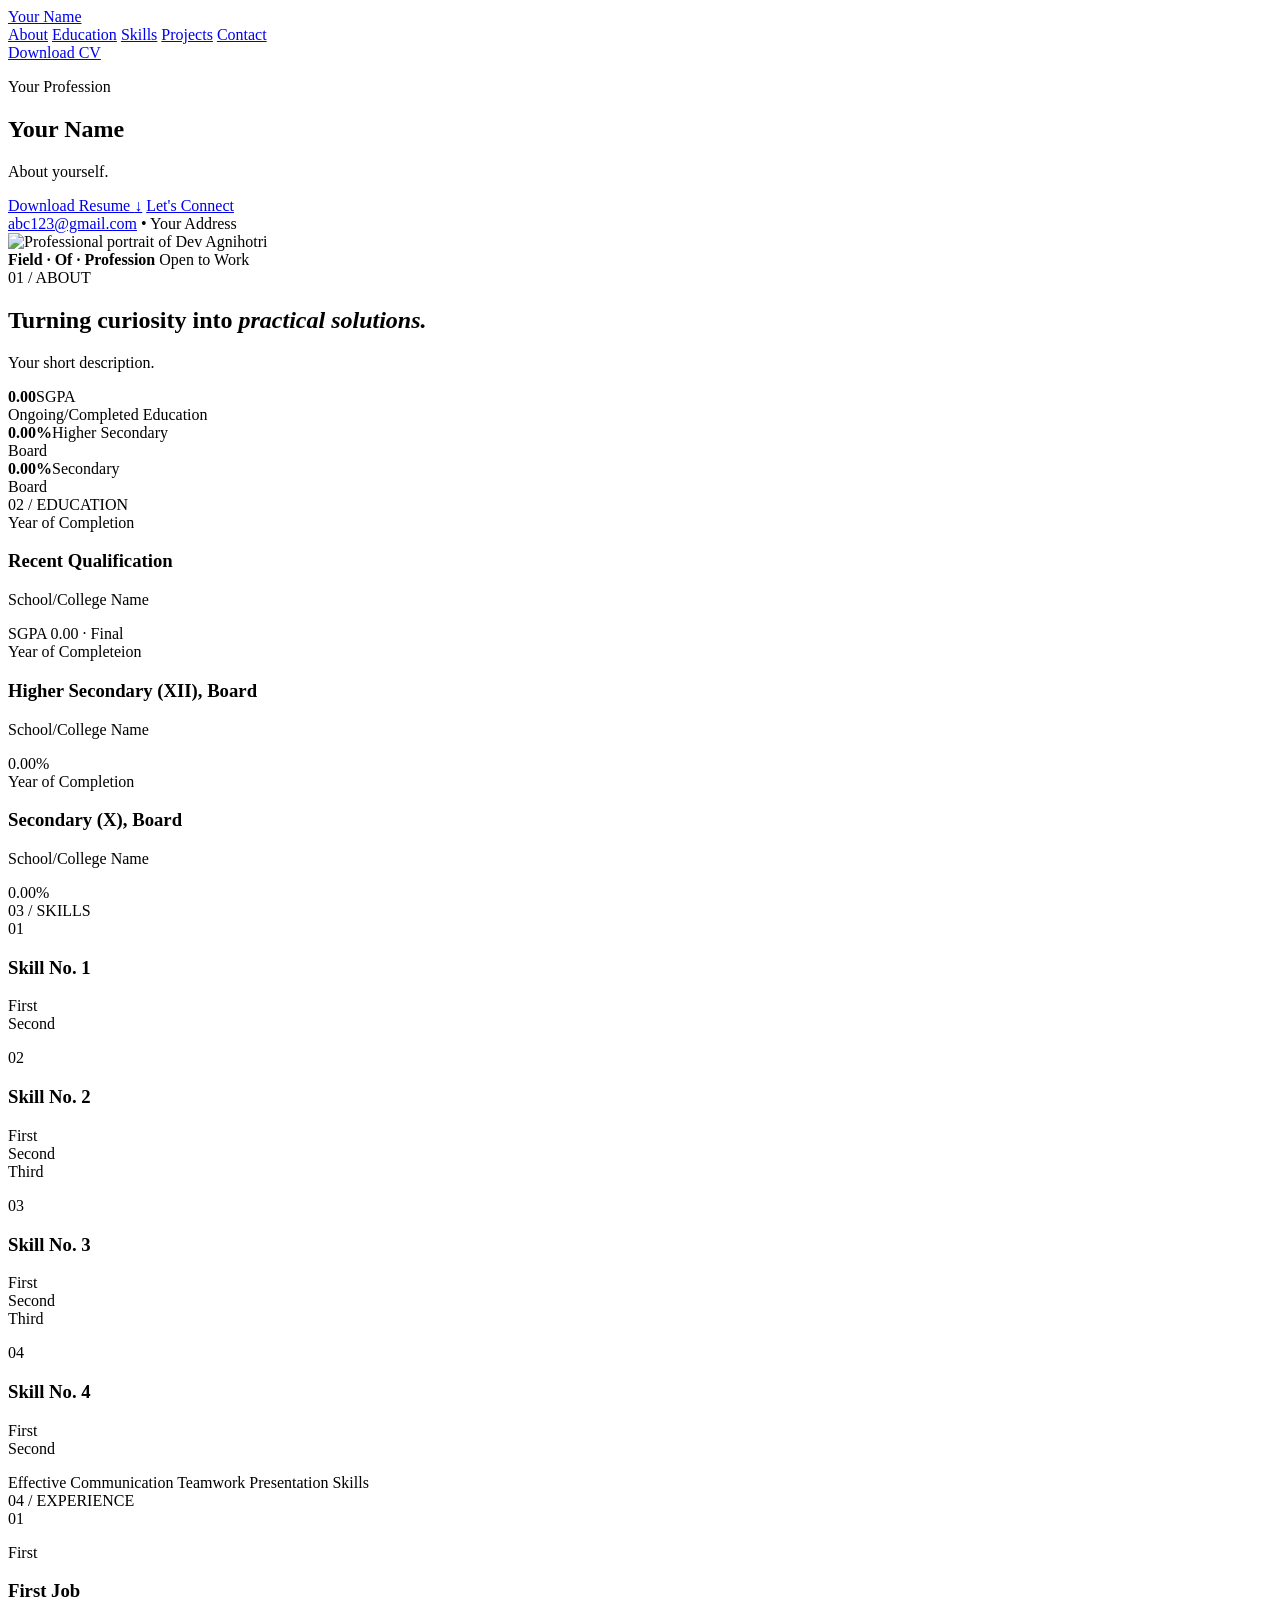
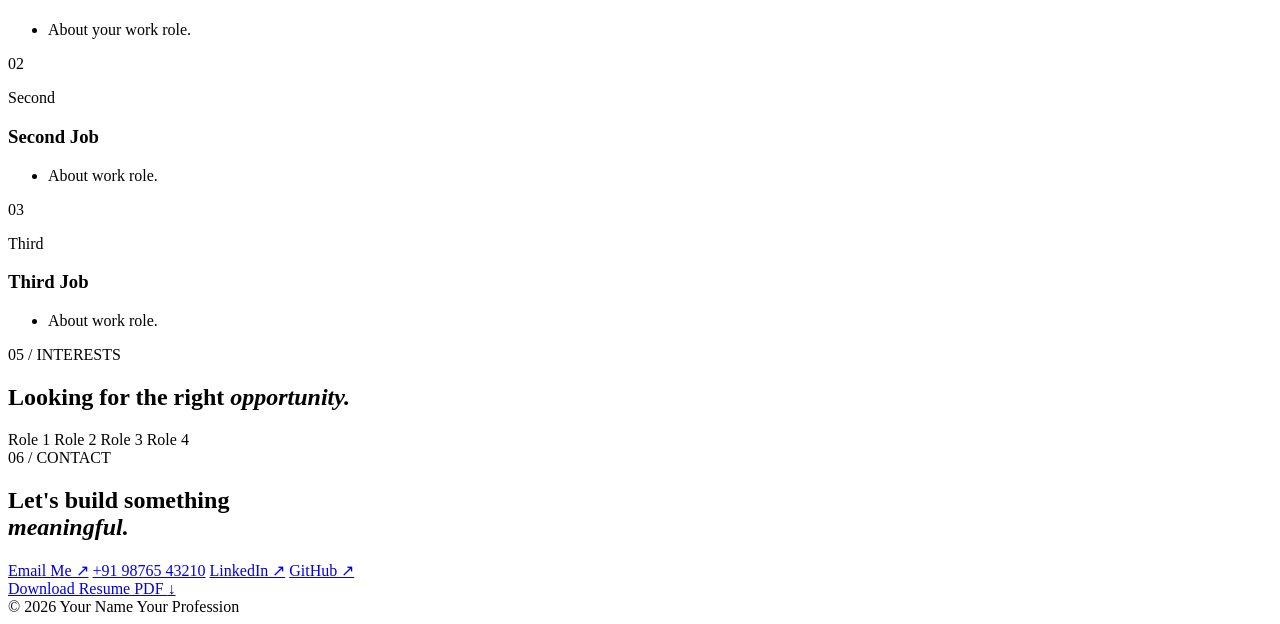
==== index.html @ 614ddfb0 "Add files via upload" ====
<!DOCTYPE html>
<html lang="en">
<head>
  <meta charset="UTF-8">
  <meta name="viewport" content="width=device-width, initial-scale=1.0">
  <title>Sample Design 1</title>
  <link rel="preconnect" href="https://fonts.googleapis.com">
  <link rel="preconnect" href="https://fonts.gstatic.com" crossorigin>
  <link href="https://fonts.googleapis.com/css2?family=DM+Sans:wght@400;500;600;700&family=Playfair+Display:wght@600;700&display=swap" rel="stylesheet">
  <link rel="stylesheet" href="styles.css">
</head>
<body>
  <header class="nav">
    <div class="nav-inner">
      <a class="brand" href="#home">Your Name</a>
      <nav>
        <a href="#about">About</a>
        <a href="#education">Education</a>
        <a href="#skills">Skills</a>
        <a href="#projects">Projects</a>
        <a href="#contact">Contact</a>
      </nav>
      <a class="nav-btn" href="Sample - CV.docx" download>Download CV</a>
    </div>
  </header>

  <main>
    <section id="home" class="hero">
      <div class="hero-copy">
        <p class="eyebrow">Your Profession</p>
        <h1>Your <span>Name</span></h1>
        <p class="hero-text">
          About yourself.
        </p>
        <div class="hero-actions">
          <a class="primary-btn" href="Sample - CV.docx" download>Download Resume <span>↓</span></a>
          <a class="secondary-btn" href="#contact">Let's Connect</a>
        </div>
        <div class="quick-links">
          <a href="mailto:abc123@gmail.com">abc123@gmail.com</a>
          <span>•</span>
          <span>Your Address</span>
        </div>
      </div>

      <div class="hero-photo-wrap">
        <div class="soft-shape shape-one"></div>
        <div class="soft-shape shape-two"></div>
        <div class="photo-card">
          <img src="image.jpg" alt="Professional portrait of Dev Agnihotri">
          <div class="photo-caption">
            <strong>Field · Of · Profession</strong>
            <span>Open to Work</span>
          </div>
        </div>
      </div>
    </section>

    <section id="about" class="section about">
      <div class="section-label">01 / ABOUT</div>
      <div>
        <h2>Turning curiosity into <em>practical solutions.</em></h2>
        <p>
          Your short description.
        </p>
        <div class="stats">
          <div><strong>0.00</strong><span>SGPA<br>Ongoing/Completed Education</span></div>
          <div><strong>0.00%</strong><span>Higher Secondary<br>Board</span></div>
          <div><strong>0.00%</strong><span>Secondary<br>Board</span></div>
        </div>
      </div>
    </section>

    <section id="education" class="section">
      <div class="section-label">02 / EDUCATION</div>
      <div class="timeline">
        <article class="timeline-item">
          <span class="year">Year of Completion</span>
          <h3>Recent Qualification</h3>
          <p>School/College Name</p>
          <span class="pill">SGPA 0.00 · Final</span>
        </article>
        <article class="timeline-item">
          <span class="year">Year of Completeion</span>
          <h3>Higher Secondary (XII), Board</h3>
          <p>School/College Name</p>
          <span class="pill">0.00%</span>
        </article>
        <article class="timeline-item">
          <span class="year">Year of Completion</span>
          <h3>Secondary (X), Board</h3>
          <p>School/College Name</p>
          <span class="pill">0.00%</span>
        </article>
      </div>
    </section>

    <section id="skills" class="section skills-section">
      <div class="section-label">03 / SKILLS</div>
      <div class="skill-grid">
        <div class="skill-card"><span>01</span><h3>Skill No. 1</h3><p>First<br>Second</p></div>
        <div class="skill-card"><span>02</span><h3>Skill No. 2</h3><p>First<br>Second<br>Third</p></div>
        <div class="skill-card"><span>03</span><h3>Skill No. 3</h3><p>First<br>Second<br>Third</p></div>
        <div class="skill-card"><span>04</span><h3>Skill No. 4</h3><p>First<br>Second</p></div>
      </div>
      <div class="soft-skills">
        <span>Effective Communication</span>
        <span>Teamwork</span>
        <span>Presentation Skills</span>
      </div>
    </section>

    <section id="projects" class="section">
      <div class="section-label">04 / EXPERIENCE</div>
      <div class="project-list">
        <article class="project">
          <div class="project-no">01</div>
          <div>
            <p class="project-type">First</p>
            <h3>First Job</h3>
            <ul>
              <li>About your work role.</li>
            </ul>
          </div>
        </article>
        <article class="project">
          <div class="project-no">02</div>
          <div>
            <p class="project-type">Second</p>
            <h3>Second Job</h3>
            <ul>
              <li>About work role.</li>
            </ul>
          </div>
        </article>
        <article class="project">
          <div class="project-no">03</div>
          <div>
            <p class="project-type">Third</p>
            <h3>Third Job</h3>
            <ul>
              <li>About work role.</li>
            </ul>
          </div>
        </article>
      </div>
    </section>

    <section class="section interests">
      <div class="section-label">05 / INTERESTS</div>
      <div>
        <h2>Looking for the right <em>opportunity.</em></h2>
        <div class="interest-list">
          <span>Role 1</span>
          <span>Role 2</span>
          <span>Role 3</span>
          <span>Role 4</span>
        </div>
      </div>
    </section>

    <section id="contact" class="contact">
      <div class="section-label">06 / CONTACT</div>
      <h2>Let's build something<br><em>meaningful.</em></h2>
      <div class="contact-links">
        <a href="mailto:abc123@gmail.com">Email Me ↗</a>
        <a href="tel:+919876543210">+91 98765 43210</a>
        <a href="#" target="_blank" rel="noopener">LinkedIn ↗</a>
        <a href="#" target="_blank" rel="noopener">GitHub ↗</a>
      </div>
      <a class="primary-btn bottom-download" href="Sample - CV.docx" download>Download Resume PDF <span>↓</span></a>
    </section>
  </main>

  <footer>
    <span>© 2026 Your Name</span>
    <span>Your Profession</span>
  </footer>
</body>
</html>
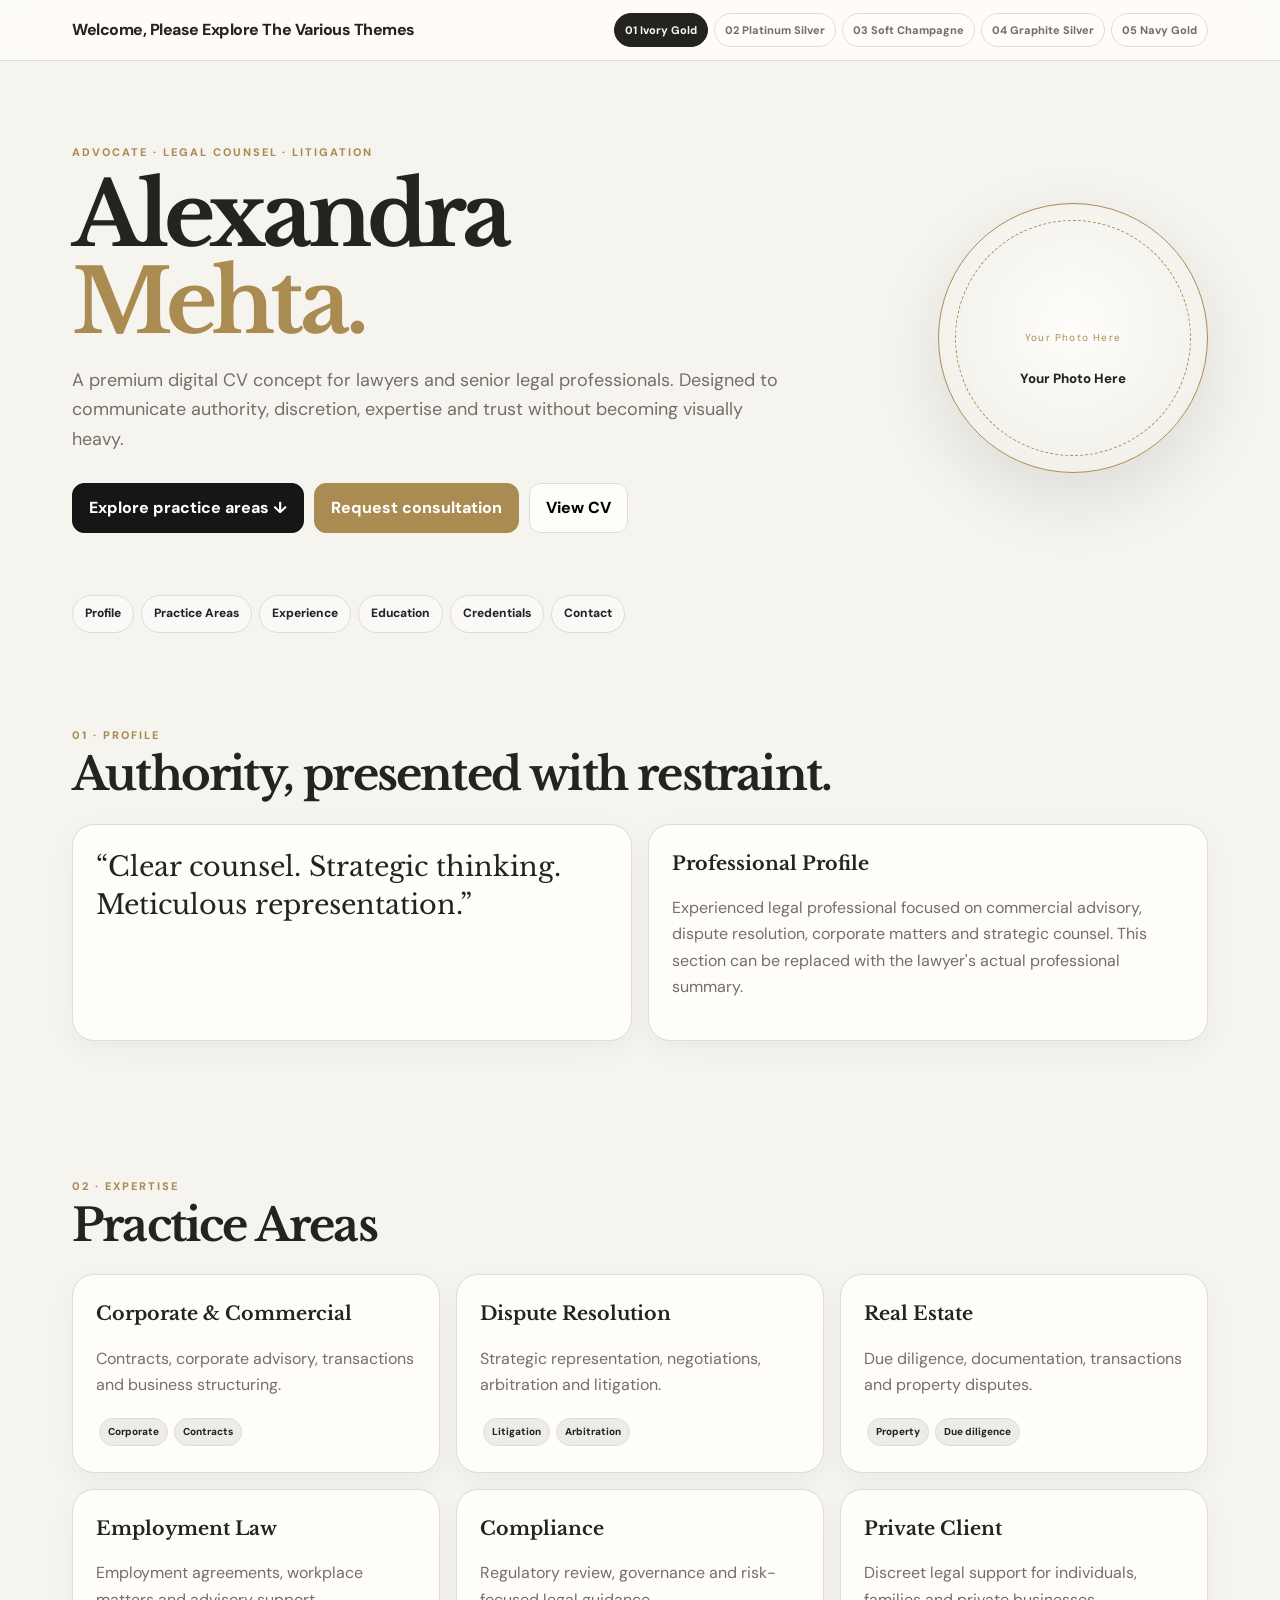
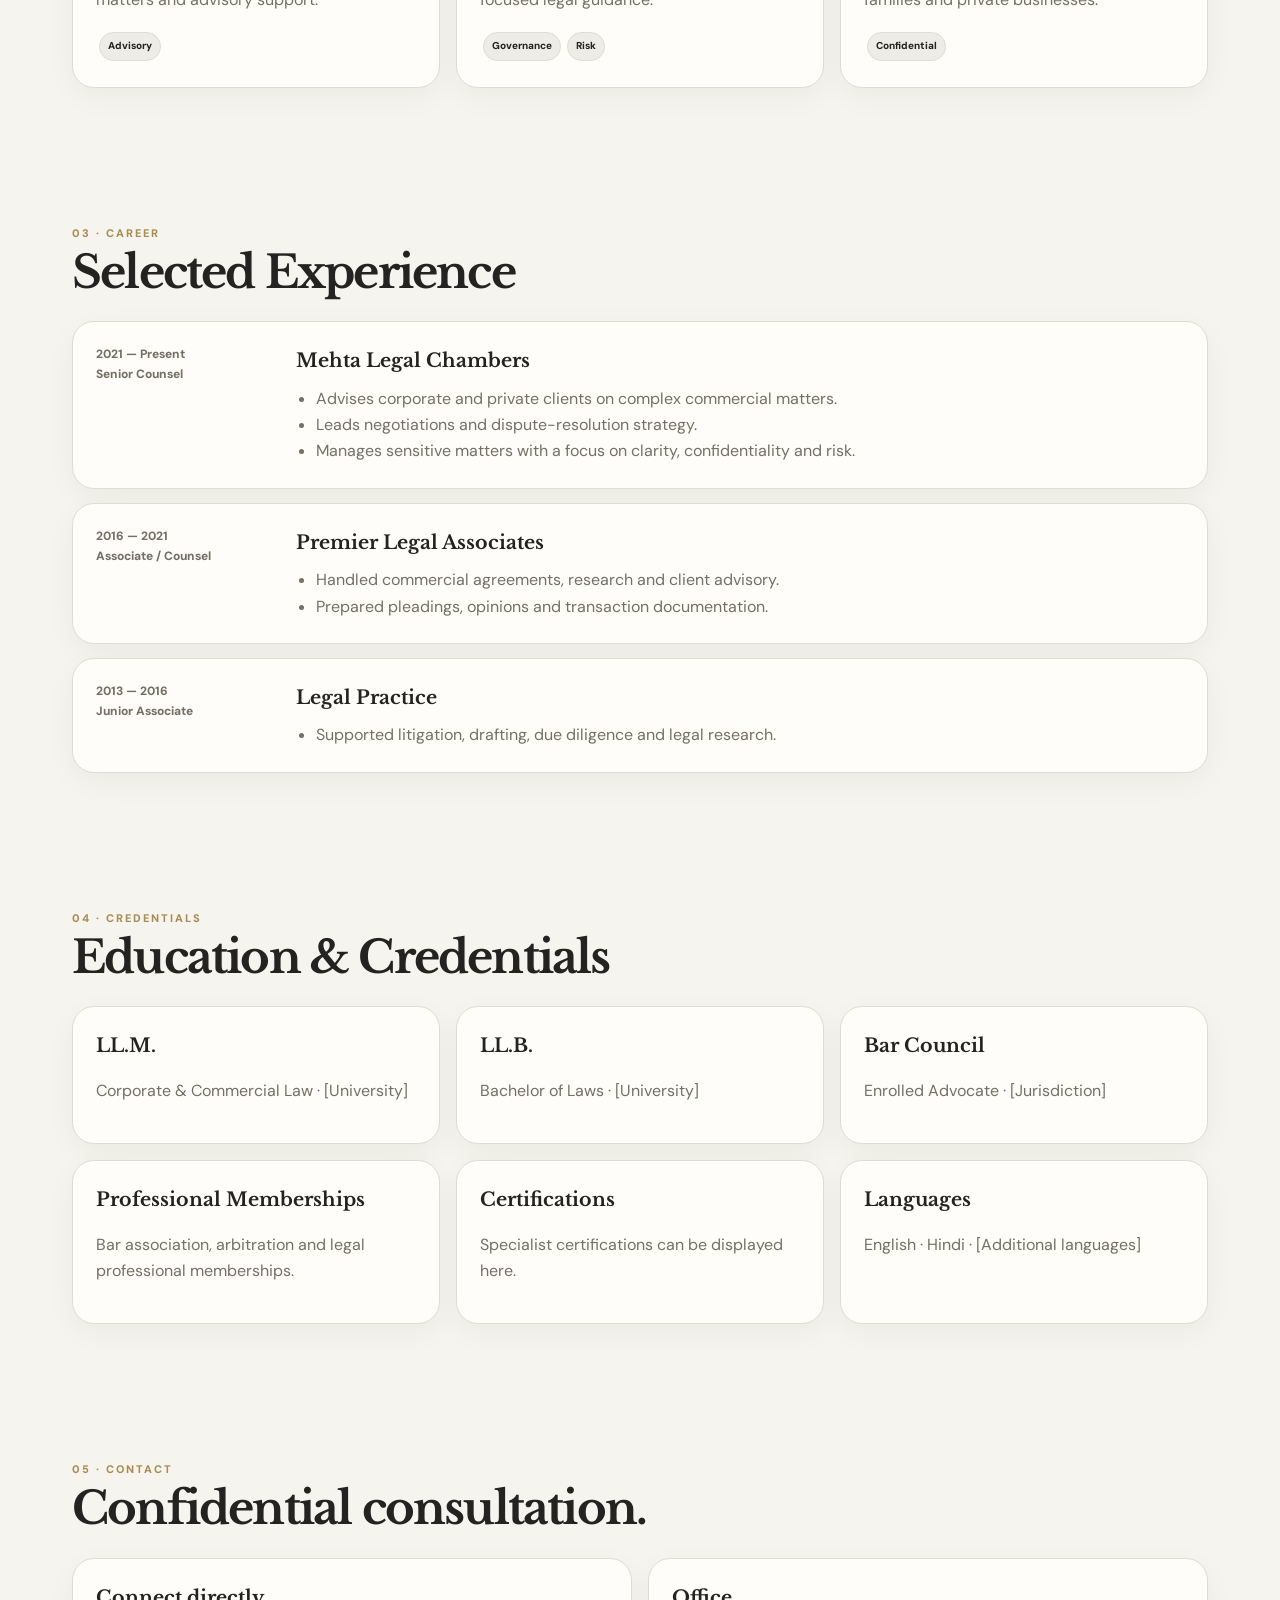
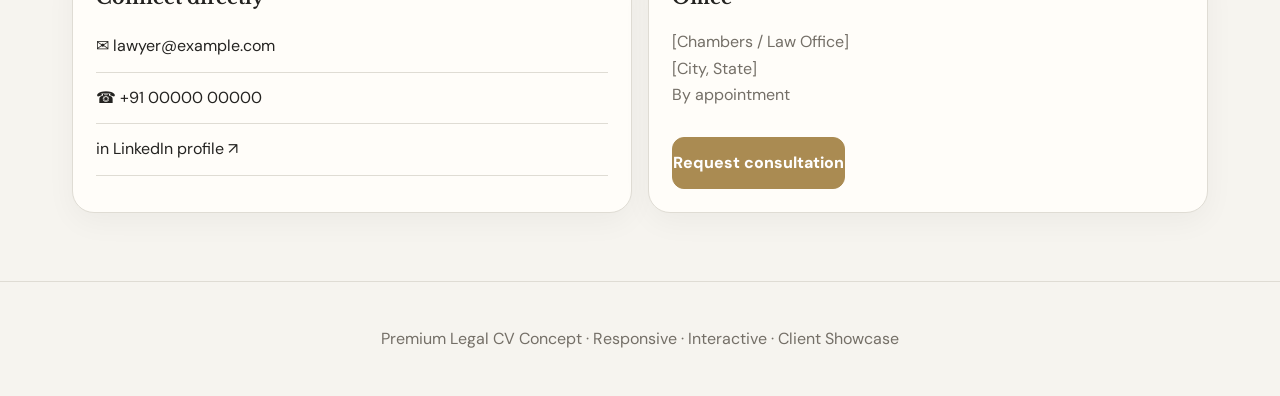
==== commit 9e3a5370: "Add files via upload" ====
--- a/index.html
+++ b/index.html
@@ -1,180 +1,142 @@
-<!DOCTYPE html>
+<!doctype html>
 <html lang="en">
 <head>
-  <meta charset="UTF-8">
-  <meta name="viewport" content="width=device-width, initial-scale=1.0">
-  <title>Sample Design 1</title>
-  <link rel="preconnect" href="https://fonts.googleapis.com">
-  <link rel="preconnect" href="https://fonts.gstatic.com" crossorigin>
-  <link href="https://fonts.googleapis.com/css2?family=DM+Sans:wght@400;500;600;700&family=Playfair+Display:wght@600;700&display=swap" rel="stylesheet">
-  <link rel="stylesheet" href="styles.css">
+<meta charset="utf-8">
+<meta name="viewport" content="width=device-width, initial-scale=1">
+<title>Sample Design 2</title>
+<style>
+@import url('https://fonts.googleapis.com/css2?family=DM+Sans:wght@400;500;600;700&family=Libre+Baskerville:wght@400;700&display=swap');
+:root{
+ --bg:#f6f4ef;--surface:#fffdf9;--surface2:#eeece6;--text:#242321;--muted:#746f67;
+ --accent:#aa8b52;--accent2:#d9cba9;--line:#dfdcd4;--dark:#161616;
+ --shadow:0 24px 70px rgba(25,23,20,.11)
+}
+*{box-sizing:border-box}html{scroll-behavior:smooth}
+body{margin:0;background:var(--bg);color:var(--text);font-family:"DM Sans",sans-serif;line-height:1.65}
+a{text-decoration:none;color:inherit}button{font:inherit}
+.top{position:sticky;top:0;z-index:30;background:rgba(255,253,249,.9);backdrop-filter:blur(18px);border-bottom:1px solid var(--line)}
+.topin{max-width:1180px;margin:auto;padding:13px 22px;display:flex;justify-content:space-between;align-items:center;gap:16px}
+.brand{font-weight:800;letter-spacing:-.03em}.themes{display:flex;gap:6px;flex-wrap:wrap;justify-content:flex-end}
+.theme{border:1px solid var(--line);background:var(--surface);color:var(--muted);border-radius:999px;padding:7px 10px;font-size:11px;font-weight:800;cursor:pointer}
+.theme.active{background:var(--text);color:var(--bg);border-color:var(--text)}
+.hero{max-width:1180px;margin:auto;padding:82px 22px 62px;display:grid;grid-template-columns:1.35fr .65fr;gap:55px;align-items:center}
+.eyebrow{font-size:11px;font-weight:800;letter-spacing:.18em;text-transform:uppercase;color:var(--accent)}
+h1,h2,h3{font-family:"Libre Baskerville",serif}h1{font-size:clamp(48px,7.5vw,88px);line-height:.98;letter-spacing:-.055em;margin:12px 0 20px}
+h1 span{color:var(--accent)}.lead{font-size:18px;color:var(--muted);max-width:720px}.actions{display:flex;gap:10px;flex-wrap:wrap;margin-top:28px}
+.btn{display:inline-flex;align-items:center;gap:8px;padding:11px 16px;border:1px solid var(--line);border-radius:12px;background:var(--surface);font-weight:800;cursor:pointer}
+.btn.primary{background:var(--dark);color:#fff;border-color:var(--dark)}.btn.gold{background:var(--accent);color:#fff;border-color:var(--accent)}
+.seal{width:270px;height:270px;border-radius:50%;justify-self:end;border:1px solid var(--accent);background:radial-gradient(circle at 50% 45%,var(--surface),var(--surface2));display:grid;place-items:center;box-shadow:var(--shadow);position:relative}
+.seal:before{content:"Your Photo Here";position:absolute;inset:16px;border:1px dashed var(--accent);border-radius:50%;display:grid;place-items:center;font-size:10px;letter-spacing:.12em;color:var(--accent)}
+.seal strong{font-family:"Libre Baskerville",serif;font-size:64px;z-index:1}.seal small{position:absolute;bottom:82px;font-weight:800;z-index:2}
+.nav{max-width:1180px;margin:auto;padding:0 22px 25px;display:flex;gap:7px;flex-wrap:wrap}.nav a{border:1px solid var(--line);border-radius:999px;padding:8px 12px;background:rgba(255,255,255,.5);font-size:12px;font-weight:800}
+.section{max-width:1180px;margin:auto;padding:68px 22px}.head{margin-bottom:25px}.head h2{font-size:clamp(28px,4vw,45px);line-height:1.08;letter-spacing:-.04em;margin:6px 0}.muted{color:var(--muted)}
+.grid{display:grid;grid-template-columns:repeat(3,1fr);gap:16px}.card{background:var(--surface);border:1px solid var(--line);border-radius:22px;padding:23px;box-shadow:0 9px 30px rgba(30,25,20,.045);transition:.25s}.card:hover{transform:translateY(-5px);box-shadow:var(--shadow)}
+.card h3{margin:0 0 8px;font-size:19px}.tag{display:inline-block;padding:5px 8px;border-radius:999px;background:var(--surface2);border:1px solid var(--line);font-size:10px;font-weight:800;margin:3px}
+.profile{display:grid;grid-template-columns:1fr 1fr;gap:16px}.quote{font-family:"Libre Baskerville",serif;font-size:27px;line-height:1.4}
+.timeline{display:grid;gap:14px}.matter{display:grid;grid-template-columns:180px 1fr;gap:20px}.date{font-size:12px;color:var(--muted);font-weight:800}.matter h3{margin:0;font-size:19px}.matter ul{color:var(--muted);margin:9px 0 0;padding-left:20px}
+.contact{display:grid;grid-template-columns:1fr 1fr;gap:16px}.contact a{display:block;padding:12px 0;border-bottom:1px solid var(--line)}
+footer{text-align:center;padding:44px 22px;border-top:1px solid var(--line);color:var(--muted)}
+.modal{display:none;position:fixed;inset:0;background:rgba(0,0,0,.58);z-index:100;place-items:center;padding:20px}.modal.open{display:grid}.modalbox{max-width:650px;width:100%;background:var(--surface);border-radius:24px;padding:28px;box-shadow:0 35px 100px #0005}.close{float:right;border:0;background:var(--surface2);border-radius:50%;width:36px;height:36px;cursor:pointer}
+
+body[data-theme="platinum"]{--bg:#f1f2f2;--surface:#fff;--surface2:#e6e8e8;--text:#222526;--muted:#6c7274;--accent:#92989a;--accent2:#c9cdce;--line:#d9ddde;--dark:#202223}
+
+body[data-theme="champagne"]{--bg:#f8f4ec;--surface:#fffdf8;--surface2:#efe5d3;--text:#29251f;--muted:#786f63;--accent:#b28b52;--accent2:#dfc79e;--line:#e5dac7;--dark:#24211d}
+body[data-theme="graphite"]{--bg:#ececeb;--surface:#f9f9f8;--surface2:#dedfdd;--text:#242424;--muted:#6f706e;--accent:#73726e;--accent2:#b6b5af;--line:#d0d1cf;--dark:#202020}
+body[data-theme="navygold"]{--bg:#f5f6f6;--surface:#fff;--surface2:#e6eaeb;--text:#14212b;--muted:#68747c;--accent:#9b7a42;--accent2:#d8c49a;--line:#dce2e5;--dark:#14212b}
+@media(max-width:800px){.hero,.profile,.contact{grid-template-columns:1fr}.seal{justify-self:start;width:210px;height:210px}.grid{grid-template-columns:1fr}.matter{grid-template-columns:1fr;gap:4px}.topin{align-items:flex-start;flex-direction:column}.themes{justify-content:flex-start}}
+</style>
 </head>
-<body>
-  <header class="nav">
-    <div class="nav-inner">
-      <a class="brand" href="#home">Your Name</a>
-      <nav>
-        <a href="#about">About</a>
-        <a href="#education">Education</a>
-        <a href="#skills">Skills</a>
-        <a href="#projects">Projects</a>
-        <a href="#contact">Contact</a>
-      </nav>
-      <a class="nav-btn" href="Sample - CV.docx" download>Download CV</a>
+<body data-theme="ivory">
+<header class="top"><div class="topin">
+  <div class="brand"><style="font-family:Libre Baskerville">Welcome, Please Explore The Various Themes</div>
+  <div class="themes">
+    <button class="theme active" data-theme="ivory">01 Ivory Gold</button>
+  
+    <button class="theme" data-theme="platinum">02 Platinum Silver</button>
+    
+    <button class="theme" data-theme="champagne">03 Soft Champagne</button>
+    <button class="theme" data-theme="graphite">04 Graphite Silver</button>
+    <button class="theme" data-theme="navygold">05 Navy Gold</button>
+  </div>
+</div></header>
+
+<main>
+<section class="hero">
+  <div>
+    <div class="eyebrow">Advocate · Legal Counsel · Litigation</div>
+    <h1>Alexandra<br><span>Mehta.</span></h1>
+    <p class="lead">A premium digital CV concept for lawyers and senior legal professionals. Designed to communicate authority, discretion, expertise and trust without becoming visually heavy.</p>
+    <div class="actions">
+      <a class="btn primary" href="#practice">Explore practice areas ↓</a>
+      <a class="btn gold" href="#contact">Request consultation</a>
+      <button class="btn" onclick="openModal()">View CV</button>
     </div>
-  </header>
+  </div>
+  <div class="seal"><strong></strong><small>Your Photo Here</small></div>
+</section>
 
-  <main>
-    <section id="home" class="hero">
-      <div class="hero-copy">
-        <p class="eyebrow">Your Profession</p>
-        <h1>Your <span>Name</span></h1>
-        <p class="hero-text">
-          About yourself.
-        </p>
-        <div class="hero-actions">
-          <a class="primary-btn" href="Sample - CV.docx" download>Download Resume <span>↓</span></a>
-          <a class="secondary-btn" href="#contact">Let's Connect</a>
-        </div>
-        <div class="quick-links">
-          <a href="mailto:abc123@gmail.com">abc123@gmail.com</a>
-          <span>•</span>
-          <span>Your Address</span>
-        </div>
-      </div>
+<nav class="nav">
+<a href="#profile">Profile</a><a href="#practice">Practice Areas</a><a href="#experience">Experience</a><a href="#education">Education</a><a href="#credentials">Credentials</a><a href="#contact">Contact</a>
+</nav>
 
-      <div class="hero-photo-wrap">
-        <div class="soft-shape shape-one"></div>
-        <div class="soft-shape shape-two"></div>
-        <div class="photo-card">
-          <img src="image.jpg" alt="Professional portrait of Dev Agnihotri">
-          <div class="photo-caption">
-            <strong>Field · Of · Profession</strong>
-            <span>Open to Work</span>
-          </div>
-        </div>
-      </div>
-    </section>
+<section class="section" id="profile">
+<div class="head"><div class="eyebrow">01 · Profile</div><h2>Authority, presented with restraint.</h2></div>
+<div class="profile">
+<div class="card"><div class="quote">“Clear counsel. Strategic thinking. Meticulous representation.”</div></div>
+<div class="card"><h3>Professional Profile</h3><p class="muted">Experienced legal professional focused on commercial advisory, dispute resolution, corporate matters and strategic counsel. This section can be replaced with the lawyer's actual professional summary.</p></div>
+</div>
+</section>
 
-    <section id="about" class="section about">
-      <div class="section-label">01 / ABOUT</div>
-      <div>
-        <h2>Turning curiosity into <em>practical solutions.</em></h2>
-        <p>
-          Your short description.
-        </p>
-        <div class="stats">
-          <div><strong>0.00</strong><span>SGPA<br>Ongoing/Completed Education</span></div>
-          <div><strong>0.00%</strong><span>Higher Secondary<br>Board</span></div>
-          <div><strong>0.00%</strong><span>Secondary<br>Board</span></div>
-        </div>
-      </div>
-    </section>
+<section class="section" id="practice">
+<div class="head"><div class="eyebrow">02 · Expertise</div><h2>Practice Areas</h2></div>
+<div class="grid">
+<div class="card"><h3>Corporate & Commercial</h3><p class="muted">Contracts, corporate advisory, transactions and business structuring.</p><span class="tag">Corporate</span><span class="tag">Contracts</span></div>
+<div class="card"><h3>Dispute Resolution</h3><p class="muted">Strategic representation, negotiations, arbitration and litigation.</p><span class="tag">Litigation</span><span class="tag">Arbitration</span></div>
+<div class="card"><h3>Real Estate</h3><p class="muted">Due diligence, documentation, transactions and property disputes.</p><span class="tag">Property</span><span class="tag">Due diligence</span></div>
+<div class="card"><h3>Employment Law</h3><p class="muted">Employment agreements, workplace matters and advisory support.</p><span class="tag">Advisory</span></div>
+<div class="card"><h3>Compliance</h3><p class="muted">Regulatory review, governance and risk-focused legal guidance.</p><span class="tag">Governance</span><span class="tag">Risk</span></div>
+<div class="card"><h3>Private Client</h3><p class="muted">Discreet legal support for individuals, families and private businesses.</p><span class="tag">Confidential</span></div>
+</div>
+</section>
 
-    <section id="education" class="section">
-      <div class="section-label">02 / EDUCATION</div>
-      <div class="timeline">
-        <article class="timeline-item">
-          <span class="year">Year of Completion</span>
-          <h3>Recent Qualification</h3>
-          <p>School/College Name</p>
-          <span class="pill">SGPA 0.00 · Final</span>
-        </article>
-        <article class="timeline-item">
-          <span class="year">Year of Completeion</span>
-          <h3>Higher Secondary (XII), Board</h3>
-          <p>School/College Name</p>
-          <span class="pill">0.00%</span>
-        </article>
-        <article class="timeline-item">
-          <span class="year">Year of Completion</span>
-          <h3>Secondary (X), Board</h3>
-          <p>School/College Name</p>
-          <span class="pill">0.00%</span>
-        </article>
-      </div>
-    </section>
+<section class="section" id="experience">
+<div class="head"><div class="eyebrow">03 · Career</div><h2>Selected Experience</h2></div>
+<div class="timeline">
+<article class="card matter"><div class="date">2021 — Present<br>Senior Counsel</div><div><h3>Mehta Legal Chambers</h3><ul><li>Advises corporate and private clients on complex commercial matters.</li><li>Leads negotiations and dispute-resolution strategy.</li><li>Manages sensitive matters with a focus on clarity, confidentiality and risk.</li></ul></div></article>
+<article class="card matter"><div class="date">2016 — 2021<br>Associate / Counsel</div><div><h3>Premier Legal Associates</h3><ul><li>Handled commercial agreements, research and client advisory.</li><li>Prepared pleadings, opinions and transaction documentation.</li></ul></div></article>
+<article class="card matter"><div class="date">2013 — 2016<br>Junior Associate</div><div><h3>Legal Practice</h3><ul><li>Supported litigation, drafting, due diligence and legal research.</li></ul></div></article>
+</div>
+</section>
 
-    <section id="skills" class="section skills-section">
-      <div class="section-label">03 / SKILLS</div>
-      <div class="skill-grid">
-        <div class="skill-card"><span>01</span><h3>Skill No. 1</h3><p>First<br>Second</p></div>
-        <div class="skill-card"><span>02</span><h3>Skill No. 2</h3><p>First<br>Second<br>Third</p></div>
-        <div class="skill-card"><span>03</span><h3>Skill No. 3</h3><p>First<br>Second<br>Third</p></div>
-        <div class="skill-card"><span>04</span><h3>Skill No. 4</h3><p>First<br>Second</p></div>
-      </div>
-      <div class="soft-skills">
-        <span>Effective Communication</span>
-        <span>Teamwork</span>
-        <span>Presentation Skills</span>
-      </div>
-    </section>
+<section class="section" id="credentials">
+<div class="head"><div class="eyebrow">04 · Credentials</div><h2>Education & Credentials</h2></div>
+<div class="grid">
+<div class="card"><h3>LL.M.</h3><p class="muted">Corporate & Commercial Law · [University]</p></div>
+<div class="card"><h3>LL.B.</h3><p class="muted">Bachelor of Laws · [University]</p></div>
+<div class="card"><h3>Bar Council</h3><p class="muted">Enrolled Advocate · [Jurisdiction]</p></div>
+<div class="card"><h3>Professional Memberships</h3><p class="muted">Bar association, arbitration and legal professional memberships.</p></div>
+<div class="card"><h3>Certifications</h3><p class="muted">Specialist certifications can be displayed here.</p></div>
+<div class="card"><h3>Languages</h3><p class="muted">English · Hindi · [Additional languages]</p></div>
+</div>
+</section>
 
-    <section id="projects" class="section">
-      <div class="section-label">04 / EXPERIENCE</div>
-      <div class="project-list">
-        <article class="project">
-          <div class="project-no">01</div>
-          <div>
-            <p class="project-type">First</p>
-            <h3>First Job</h3>
-            <ul>
-              <li>About your work role.</li>
-            </ul>
-          </div>
-        </article>
-        <article class="project">
-          <div class="project-no">02</div>
-          <div>
-            <p class="project-type">Second</p>
-            <h3>Second Job</h3>
-            <ul>
-              <li>About work role.</li>
-            </ul>
-          </div>
-        </article>
-        <article class="project">
-          <div class="project-no">03</div>
-          <div>
-            <p class="project-type">Third</p>
-            <h3>Third Job</h3>
-            <ul>
-              <li>About work role.</li>
-            </ul>
-          </div>
-        </article>
-      </div>
-    </section>
+<section class="section" id="contact">
+<div class="head"><div class="eyebrow">05 · Contact</div><h2>Confidential consultation.</h2></div>
+<div class="contact">
+<div class="card"><h3>Connect directly</h3><a href="mailto:lawyer@example.com">✉ lawyer@example.com</a><a href="tel:+910000000000">☎ +91 00000 00000</a><a href="#">in LinkedIn profile ↗</a></div>
+<div class="card"><h3>Office</h3><p class="muted">[Chambers / Law Office]<br>[City, State]<br>By appointment</p><div class="actions"><a class="btn gold" href="mailto:lawyer@example.com">Request consultation</a></div></div>
+</div>
+</section>
+</main>
+<footer>Premium Legal CV Concept · Responsive · Interactive · Client Showcase</footer>
 
-    <section class="section interests">
-      <div class="section-label">05 / INTERESTS</div>
-      <div>
-        <h2>Looking for the right <em>opportunity.</em></h2>
-        <div class="interest-list">
-          <span>Role 1</span>
-          <span>Role 2</span>
-          <span>Role 3</span>
-          <span>Role 4</span>
-        </div>
-      </div>
-    </section>
-
-    <section id="contact" class="contact">
-      <div class="section-label">06 / CONTACT</div>
-      <h2>Let's build something<br><em>meaningful.</em></h2>
-      <div class="contact-links">
-        <a href="mailto:abc123@gmail.com">Email Me ↗</a>
-        <a href="tel:+919876543210">+91 98765 43210</a>
-        <a href="#" target="_blank" rel="noopener">LinkedIn ↗</a>
-        <a href="#" target="_blank" rel="noopener">GitHub ↗</a>
-      </div>
-      <a class="primary-btn bottom-download" href="Sample - CV.docx" download>Download Resume PDF <span>↓</span></a>
-    </section>
-  </main>
-
-  <footer>
-    <span>© 2026 Your Name</span>
-    <span>Your Profession</span>
-  </footer>
+<div class="modal" id="modal" onclick="if(event.target===this)closeModal()"><div class="modalbox"><button class="close" onclick="closeModal()">×</button><div class="eyebrow">Digital CV</div><h2>Complete Professional Profile</h2><p class="muted">In a finished client website, this button can open a full CV, PDF download, credentials, publications and selected matters while keeping the homepage concise.</p><div class="actions"><button class="btn gold" onclick="window.print()">Print / Save PDF</button><button class="btn" onclick="closeModal()">Close</button></div></div></div>
+<script>
+document.querySelectorAll('.theme').forEach(b=>b.addEventListener('click',()=>{
+ document.querySelectorAll('.theme').forEach(x=>x.classList.remove('active'));b.classList.add('active');document.body.dataset.theme=b.dataset.theme;
+}));
+function openModal(){document.getElementById('modal').classList.add('open')}
+function closeModal(){document.getElementById('modal').classList.remove('open')}
+</script>
 </body>
-</html>
+</html>
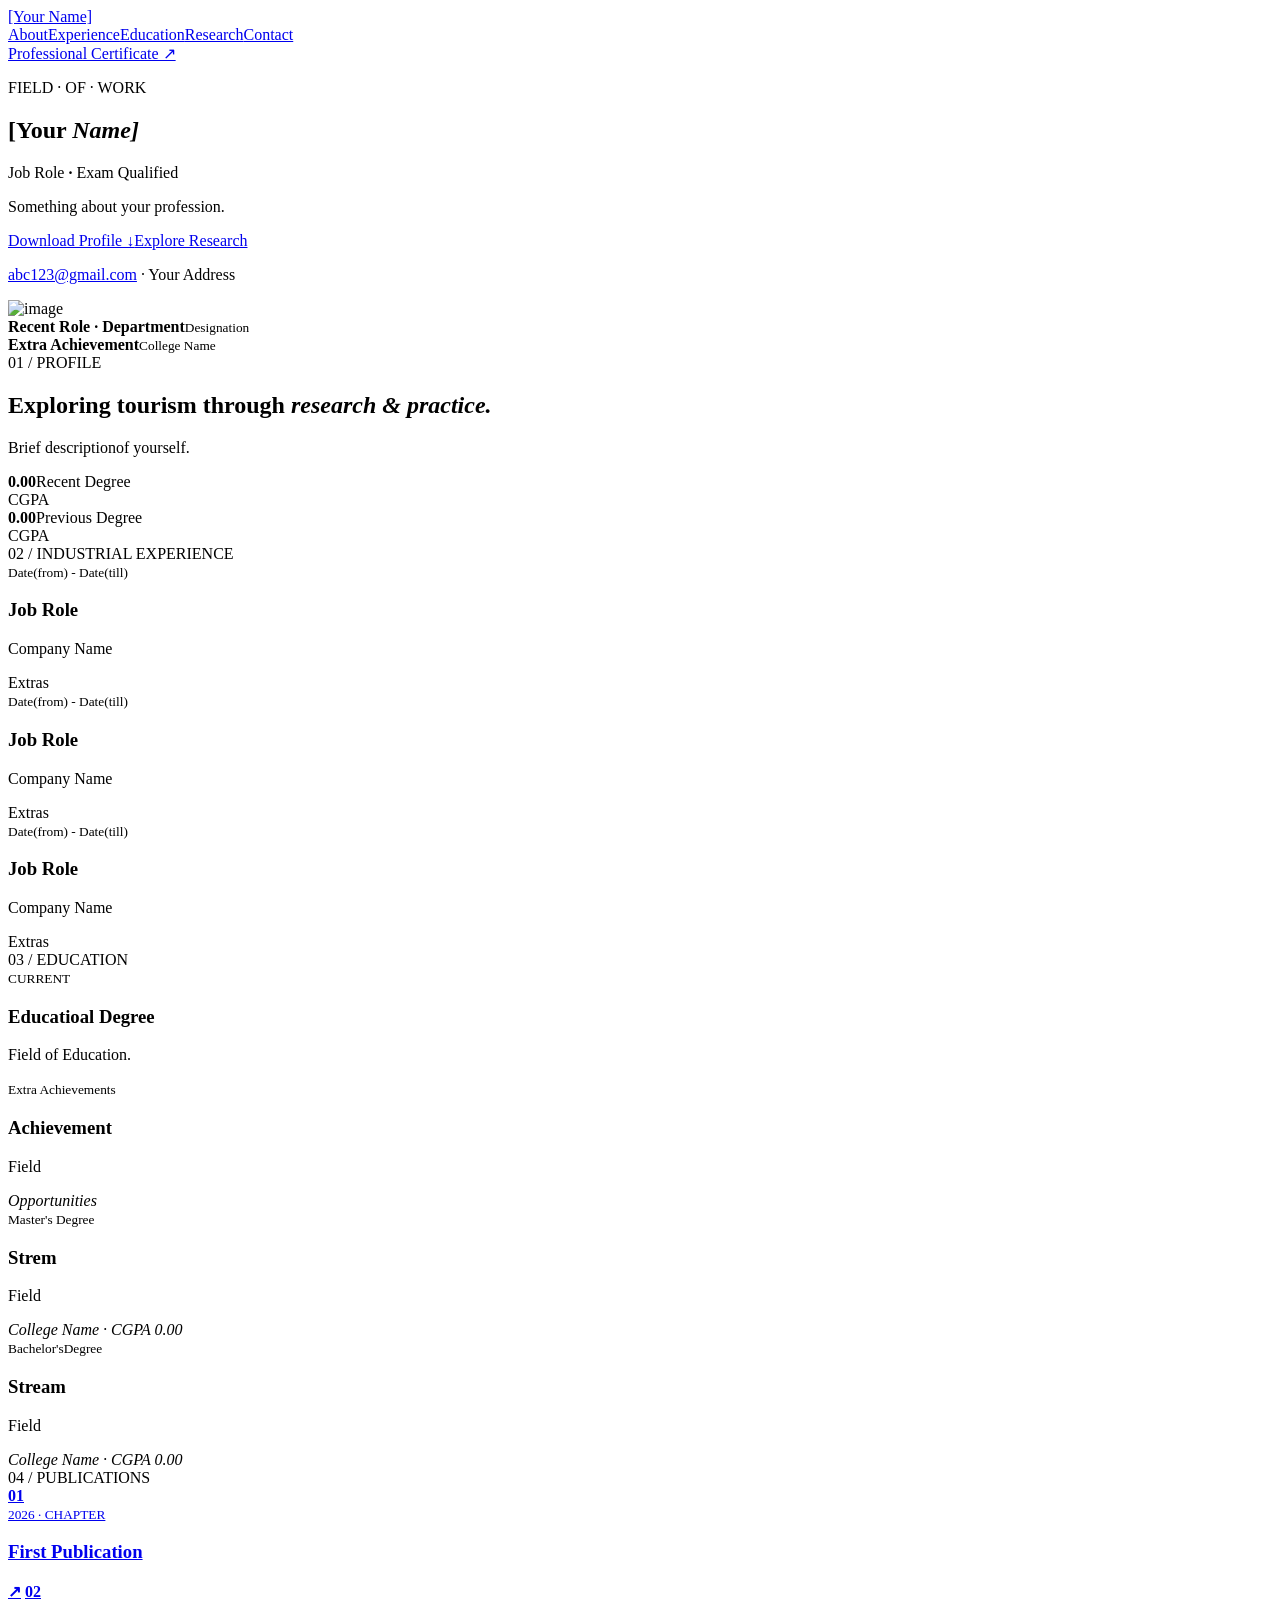
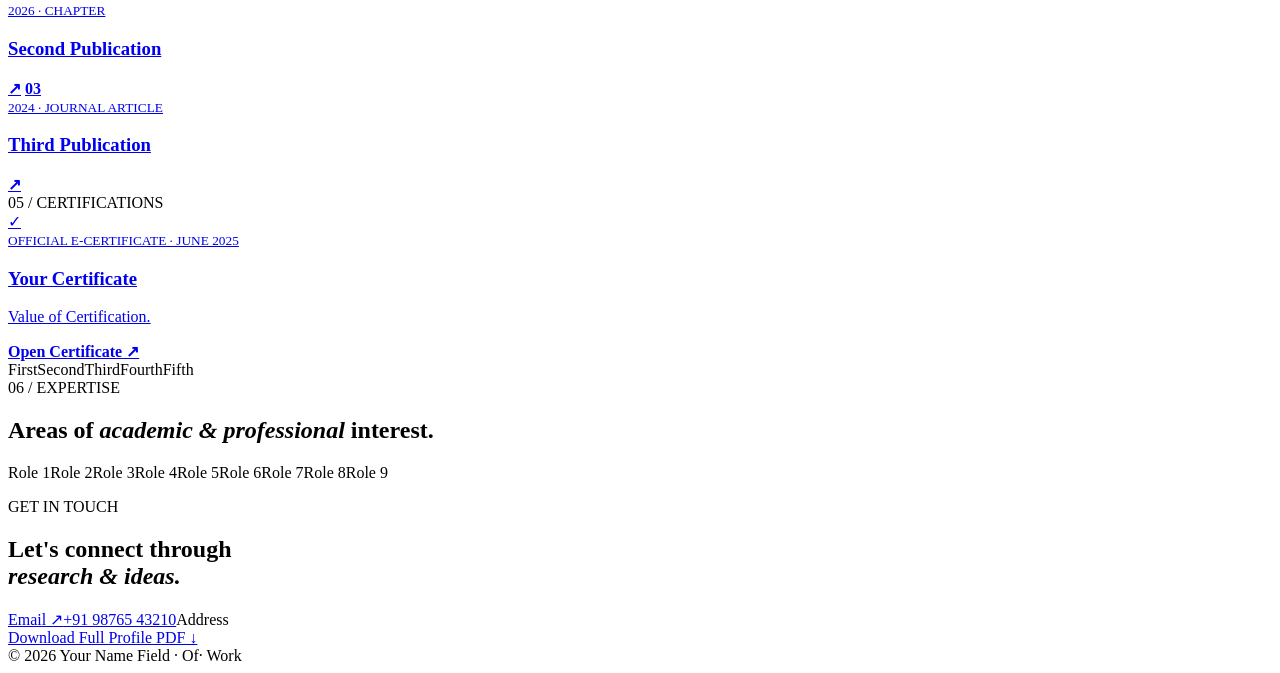
==== commit 749e6efa: "Add files via upload" ====
--- a/index.html
+++ b/index.html
@@ -1,142 +1,40 @@
-<!doctype html>
-<html lang="en">
-<head>
-<meta charset="utf-8">
-<meta name="viewport" content="width=device-width, initial-scale=1">
-<title>Sample Design 2</title>
-<style>
-@import url('https://fonts.googleapis.com/css2?family=DM+Sans:wght@400;500;600;700&family=Libre+Baskerville:wght@400;700&display=swap');
-:root{
- --bg:#f6f4ef;--surface:#fffdf9;--surface2:#eeece6;--text:#242321;--muted:#746f67;
- --accent:#aa8b52;--accent2:#d9cba9;--line:#dfdcd4;--dark:#161616;
- --shadow:0 24px 70px rgba(25,23,20,.11)
-}
-*{box-sizing:border-box}html{scroll-behavior:smooth}
-body{margin:0;background:var(--bg);color:var(--text);font-family:"DM Sans",sans-serif;line-height:1.65}
-a{text-decoration:none;color:inherit}button{font:inherit}
-.top{position:sticky;top:0;z-index:30;background:rgba(255,253,249,.9);backdrop-filter:blur(18px);border-bottom:1px solid var(--line)}
-.topin{max-width:1180px;margin:auto;padding:13px 22px;display:flex;justify-content:space-between;align-items:center;gap:16px}
-.brand{font-weight:800;letter-spacing:-.03em}.themes{display:flex;gap:6px;flex-wrap:wrap;justify-content:flex-end}
-.theme{border:1px solid var(--line);background:var(--surface);color:var(--muted);border-radius:999px;padding:7px 10px;font-size:11px;font-weight:800;cursor:pointer}
-.theme.active{background:var(--text);color:var(--bg);border-color:var(--text)}
-.hero{max-width:1180px;margin:auto;padding:82px 22px 62px;display:grid;grid-template-columns:1.35fr .65fr;gap:55px;align-items:center}
-.eyebrow{font-size:11px;font-weight:800;letter-spacing:.18em;text-transform:uppercase;color:var(--accent)}
-h1,h2,h3{font-family:"Libre Baskerville",serif}h1{font-size:clamp(48px,7.5vw,88px);line-height:.98;letter-spacing:-.055em;margin:12px 0 20px}
-h1 span{color:var(--accent)}.lead{font-size:18px;color:var(--muted);max-width:720px}.actions{display:flex;gap:10px;flex-wrap:wrap;margin-top:28px}
-.btn{display:inline-flex;align-items:center;gap:8px;padding:11px 16px;border:1px solid var(--line);border-radius:12px;background:var(--surface);font-weight:800;cursor:pointer}
-.btn.primary{background:var(--dark);color:#fff;border-color:var(--dark)}.btn.gold{background:var(--accent);color:#fff;border-color:var(--accent)}
-.seal{width:270px;height:270px;border-radius:50%;justify-self:end;border:1px solid var(--accent);background:radial-gradient(circle at 50% 45%,var(--surface),var(--surface2));display:grid;place-items:center;box-shadow:var(--shadow);position:relative}
-.seal:before{content:"Your Photo Here";position:absolute;inset:16px;border:1px dashed var(--accent);border-radius:50%;display:grid;place-items:center;font-size:10px;letter-spacing:.12em;color:var(--accent)}
-.seal strong{font-family:"Libre Baskerville",serif;font-size:64px;z-index:1}.seal small{position:absolute;bottom:82px;font-weight:800;z-index:2}
-.nav{max-width:1180px;margin:auto;padding:0 22px 25px;display:flex;gap:7px;flex-wrap:wrap}.nav a{border:1px solid var(--line);border-radius:999px;padding:8px 12px;background:rgba(255,255,255,.5);font-size:12px;font-weight:800}
-.section{max-width:1180px;margin:auto;padding:68px 22px}.head{margin-bottom:25px}.head h2{font-size:clamp(28px,4vw,45px);line-height:1.08;letter-spacing:-.04em;margin:6px 0}.muted{color:var(--muted)}
-.grid{display:grid;grid-template-columns:repeat(3,1fr);gap:16px}.card{background:var(--surface);border:1px solid var(--line);border-radius:22px;padding:23px;box-shadow:0 9px 30px rgba(30,25,20,.045);transition:.25s}.card:hover{transform:translateY(-5px);box-shadow:var(--shadow)}
-.card h3{margin:0 0 8px;font-size:19px}.tag{display:inline-block;padding:5px 8px;border-radius:999px;background:var(--surface2);border:1px solid var(--line);font-size:10px;font-weight:800;margin:3px}
-.profile{display:grid;grid-template-columns:1fr 1fr;gap:16px}.quote{font-family:"Libre Baskerville",serif;font-size:27px;line-height:1.4}
-.timeline{display:grid;gap:14px}.matter{display:grid;grid-template-columns:180px 1fr;gap:20px}.date{font-size:12px;color:var(--muted);font-weight:800}.matter h3{margin:0;font-size:19px}.matter ul{color:var(--muted);margin:9px 0 0;padding-left:20px}
-.contact{display:grid;grid-template-columns:1fr 1fr;gap:16px}.contact a{display:block;padding:12px 0;border-bottom:1px solid var(--line)}
-footer{text-align:center;padding:44px 22px;border-top:1px solid var(--line);color:var(--muted)}
-.modal{display:none;position:fixed;inset:0;background:rgba(0,0,0,.58);z-index:100;place-items:center;padding:20px}.modal.open{display:grid}.modalbox{max-width:650px;width:100%;background:var(--surface);border-radius:24px;padding:28px;box-shadow:0 35px 100px #0005}.close{float:right;border:0;background:var(--surface2);border-radius:50%;width:36px;height:36px;cursor:pointer}
+<!doctype html><html lang="en"><head>
+<meta charset="utf-8"><meta name="viewport" content="width=device-width,initial-scale=1">
+<title>Sample Design 3</title>
+<link rel="preconnect" href="https://fonts.googleapis.com"><link rel="preconnect" href="https://fonts.gstatic.com" crossorigin>
+<link href="https://fonts.googleapis.com/css2?family=DM+Sans:wght@400;500;600;700&family=Playfair+Display:wght@600;700&display=swap" rel="stylesheet">
+<link rel="stylesheet" href="styles.css"></head><body>
+<div class="progress"></div>
+<header><div class="nav"><a class="brand" href="#home">[Your Name]</a><nav><a href="#about">About</a><a href="#experience">Experience</a><a href="#education">Education</a><a href="#research">Research</a><a href="#contact">Contact</a></nav><a class="btn dark" href="Your Certificate.jpg" target="_blank">Professional Certificate ↗</a></div></header> 
+<main>
+<section id="home" class="hero"><div><p class="eyebrow">FIELD · OF · WORK</p><h1>[Your <i>Name]</i></h1><p class="role">Job Role <b>·</b> Exam Qualified</p><p class="intro">Something about your profession.</p><div class="actions"><a class="btn dark" href="Sample - CV.docx" download>Download Profile ↓</a><a class="btn light" href="#research">Explore Research</a></div><p class="contactline"><a href="mailto:abc123@gmail.com">abc123@gmail.com</a> · Your Address</p></div>
+<div class="visual"><div class="blob sage"></div><div class="blob peach"></div><div class="photo"><img src="image.jpg" alt="image"><div><strong>Recent Role · Department</strong><small>Designation</small></div></div><div class="float"><b>Extra Achievement</b><small>College Name</small></div></div></section>
 
-body[data-theme="platinum"]{--bg:#f1f2f2;--surface:#fff;--surface2:#e6e8e8;--text:#222526;--muted:#6c7274;--accent:#92989a;--accent2:#c9cdce;--line:#d9ddde;--dark:#202223}
+<section id="about" class="section"><label>01 / PROFILE</label><div><h2>Exploring tourism through <i>research & practice.</i></h2><p class="lead">Brief descriptionof yourself.</p><div class="stats"><div><b>0.00</b><span>Recent Degree<br>CGPA</span></div><div><b>0.00</b><span>Previous Degree<br>CGPA</span></div></div></div></section>
 
-body[data-theme="champagne"]{--bg:#f8f4ec;--surface:#fffdf8;--surface2:#efe5d3;--text:#29251f;--muted:#786f63;--accent:#b28b52;--accent2:#dfc79e;--line:#e5dac7;--dark:#24211d}
-body[data-theme="graphite"]{--bg:#ececeb;--surface:#f9f9f8;--surface2:#dedfdd;--text:#242424;--muted:#6f706e;--accent:#73726e;--accent2:#b6b5af;--line:#d0d1cf;--dark:#202020}
-body[data-theme="navygold"]{--bg:#f5f6f6;--surface:#fff;--surface2:#e6eaeb;--text:#14212b;--muted:#68747c;--accent:#9b7a42;--accent2:#d8c49a;--line:#dce2e5;--dark:#14212b}
-@media(max-width:800px){.hero,.profile,.contact{grid-template-columns:1fr}.seal{justify-self:start;width:210px;height:210px}.grid{grid-template-columns:1fr}.matter{grid-template-columns:1fr;gap:4px}.topin{align-items:flex-start;flex-direction:column}.themes{justify-content:flex-start}}
-</style>
-</head>
-<body data-theme="ivory">
-<header class="top"><div class="topin">
-  <div class="brand"><style="font-family:Libre Baskerville">Welcome, Please Explore The Various Themes</div>
-  <div class="themes">
-    <button class="theme active" data-theme="ivory">01 Ivory Gold</button>
-  
-    <button class="theme" data-theme="platinum">02 Platinum Silver</button>
-    
-    <button class="theme" data-theme="champagne">03 Soft Champagne</button>
-    <button class="theme" data-theme="graphite">04 Graphite Silver</button>
-    <button class="theme" data-theme="navygold">05 Navy Gold</button>
-  </div>
-</div></header>
+<section id="experience" class="section alt"><label>02 / INDUSTRIAL EXPERIENCE</label><div class="timeline">
+<article><small>Date(from) - Date(till)</small><h3>Job Role</h3><p>Company Name</p><span>Extras</span></article>
+<article><small>Date(from) - Date(till)</small><h3>Job Role</h3><p>Company Name</p><span>Extras</span></article>
+<article><small>Date(from) - Date(till)</small><h3>Job Role</h3><p>Company Name</p><span>Extras</span></article>
+</div></section>
 
-<main>
-<section class="hero">
-  <div>
-    <div class="eyebrow">Advocate · Legal Counsel · Litigation</div>
-    <h1>Alexandra<br><span>Mehta.</span></h1>
-    <p class="lead">A premium digital CV concept for lawyers and senior legal professionals. Designed to communicate authority, discretion, expertise and trust without becoming visually heavy.</p>
-    <div class="actions">
-      <a class="btn primary" href="#practice">Explore practice areas ↓</a>
-      <a class="btn gold" href="#contact">Request consultation</a>
-      <button class="btn" onclick="openModal()">View CV</button>
-    </div>
-  </div>
-  <div class="seal"><strong></strong><small>Your Photo Here</small></div>
-</section>
+<section id="education" class="section"><label>03 / EDUCATION</label><div class="cards">
+<div class="card featured"><small>CURRENT</small><h3>Educatioal Degree</h3><p>Field of Education.</em></div>
+<div class="card"><small>Extra Achievements</small><h3>Achievement</h3><p>Field</p><em>Opportunities</em></div>
+<div class="card"><small>Master's Degree</small><h3>Strem</h3><p>Field</p><em>College Name · CGPA 0.00</em></div>
+<div class="card"><small>Bachelor'sDegree</small><h3>Stream</h3><p>Field</p><em>College Name · CGPA 0.00</em></div>
+</div></section>
 
-<nav class="nav">
-<a href="#profile">Profile</a><a href="#practice">Practice Areas</a><a href="#experience">Experience</a><a href="#education">Education</a><a href="#credentials">Credentials</a><a href="#contact">Contact</a>
-</nav>
+<section id="research" class="section research"><label>04 / PUBLICATIONS</label><div>
+<a class="pub" href="#" target="_blank"><b>01</b><div><small>2026 · CHAPTER</small><h3>First Publication</p></div><strong>↗</strong></a>
+<a class="pub" href="#" target="_blank"><b>02</b><div><small>2026 · CHAPTER</small><h3>Second Publication</p></div><strong>↗</strong></a>
+<a class="pub" href="#" target="_blank"><b>03</b><div><small>2024 · JOURNAL ARTICLE</small><h3>Third Publication</p></div><strong>↗</strong></a>
+</div></section>
 
-<section class="section" id="profile">
-<div class="head"><div class="eyebrow">01 · Profile</div><h2>Authority, presented with restraint.</h2></div>
-<div class="profile">
-<div class="card"><div class="quote">“Clear counsel. Strategic thinking. Meticulous representation.”</div></div>
-<div class="card"><h3>Professional Profile</h3><p class="muted">Experienced legal professional focused on commercial advisory, dispute resolution, corporate matters and strategic counsel. This section can be replaced with the lawyer's actual professional summary.</p></div>
-</div>
-</section>
+<section class="section"><label>05 / CERTIFICATIONS</label><div><a class="cert" href="Your Certificate.jpg" target="_blank"><span>✓</span><div><small>OFFICIAL E-CERTIFICATE · JUNE 2025</small><h3>Your Certificate</h3><p>Value of Certification.</p><strong>Open Certificate ↗</strong></div></a><div class="chips"><span>First</span><span>Second</span><span>Third</span><span>Fourth</span><span>Fifth</span></div></div></section>
 
-<section class="section" id="practice">
-<div class="head"><div class="eyebrow">02 · Expertise</div><h2>Practice Areas</h2></div>
-<div class="grid">
-<div class="card"><h3>Corporate & Commercial</h3><p class="muted">Contracts, corporate advisory, transactions and business structuring.</p><span class="tag">Corporate</span><span class="tag">Contracts</span></div>
-<div class="card"><h3>Dispute Resolution</h3><p class="muted">Strategic representation, negotiations, arbitration and litigation.</p><span class="tag">Litigation</span><span class="tag">Arbitration</span></div>
-<div class="card"><h3>Real Estate</h3><p class="muted">Due diligence, documentation, transactions and property disputes.</p><span class="tag">Property</span><span class="tag">Due diligence</span></div>
-<div class="card"><h3>Employment Law</h3><p class="muted">Employment agreements, workplace matters and advisory support.</p><span class="tag">Advisory</span></div>
-<div class="card"><h3>Compliance</h3><p class="muted">Regulatory review, governance and risk-focused legal guidance.</p><span class="tag">Governance</span><span class="tag">Risk</span></div>
-<div class="card"><h3>Private Client</h3><p class="muted">Discreet legal support for individuals, families and private businesses.</p><span class="tag">Confidential</span></div>
-</div>
-</section>
-
-<section class="section" id="experience">
-<div class="head"><div class="eyebrow">03 · Career</div><h2>Selected Experience</h2></div>
-<div class="timeline">
-<article class="card matter"><div class="date">2021 — Present<br>Senior Counsel</div><div><h3>Mehta Legal Chambers</h3><ul><li>Advises corporate and private clients on complex commercial matters.</li><li>Leads negotiations and dispute-resolution strategy.</li><li>Manages sensitive matters with a focus on clarity, confidentiality and risk.</li></ul></div></article>
-<article class="card matter"><div class="date">2016 — 2021<br>Associate / Counsel</div><div><h3>Premier Legal Associates</h3><ul><li>Handled commercial agreements, research and client advisory.</li><li>Prepared pleadings, opinions and transaction documentation.</li></ul></div></article>
-<article class="card matter"><div class="date">2013 — 2016<br>Junior Associate</div><div><h3>Legal Practice</h3><ul><li>Supported litigation, drafting, due diligence and legal research.</li></ul></div></article>
-</div>
-</section>
-
-<section class="section" id="credentials">
-<div class="head"><div class="eyebrow">04 · Credentials</div><h2>Education & Credentials</h2></div>
-<div class="grid">
-<div class="card"><h3>LL.M.</h3><p class="muted">Corporate & Commercial Law · [University]</p></div>
-<div class="card"><h3>LL.B.</h3><p class="muted">Bachelor of Laws · [University]</p></div>
-<div class="card"><h3>Bar Council</h3><p class="muted">Enrolled Advocate · [Jurisdiction]</p></div>
-<div class="card"><h3>Professional Memberships</h3><p class="muted">Bar association, arbitration and legal professional memberships.</p></div>
-<div class="card"><h3>Certifications</h3><p class="muted">Specialist certifications can be displayed here.</p></div>
-<div class="card"><h3>Languages</h3><p class="muted">English · Hindi · [Additional languages]</p></div>
-</div>
-</section>
-
-<section class="section" id="contact">
-<div class="head"><div class="eyebrow">05 · Contact</div><h2>Confidential consultation.</h2></div>
-<div class="contact">
-<div class="card"><h3>Connect directly</h3><a href="mailto:lawyer@example.com">✉ lawyer@example.com</a><a href="tel:+910000000000">☎ +91 00000 00000</a><a href="#">in LinkedIn profile ↗</a></div>
-<div class="card"><h3>Office</h3><p class="muted">[Chambers / Law Office]<br>[City, State]<br>By appointment</p><div class="actions"><a class="btn gold" href="mailto:lawyer@example.com">Request consultation</a></div></div>
-</div>
-</section>
-</main>
-<footer>Premium Legal CV Concept · Responsive · Interactive · Client Showcase</footer>
-
-<div class="modal" id="modal" onclick="if(event.target===this)closeModal()"><div class="modalbox"><button class="close" onclick="closeModal()">×</button><div class="eyebrow">Digital CV</div><h2>Complete Professional Profile</h2><p class="muted">In a finished client website, this button can open a full CV, PDF download, credentials, publications and selected matters while keeping the homepage concise.</p><div class="actions"><button class="btn gold" onclick="window.print()">Print / Save PDF</button><button class="btn" onclick="closeModal()">Close</button></div></div></div>
-<script>
-document.querySelectorAll('.theme').forEach(b=>b.addEventListener('click',()=>{
- document.querySelectorAll('.theme').forEach(x=>x.classList.remove('active'));b.classList.add('active');document.body.dataset.theme=b.dataset.theme;
-}));
-function openModal(){document.getElementById('modal').classList.add('open')}
-function closeModal(){document.getElementById('modal').classList.remove('open')}
-</script>
-</body>
-</html>+<section class="section alt"><label>06 / EXPERTISE</label><div><h2>Areas of <i>academic & professional</i> interest.</h2><div class="chips"><span>Role 1</span><span>Role 2</span><span>Role 3</span><span>Role 4</span><span>Role 5</span><span>Role 6</span><span>Role 7</span><span>Role 8</span><span>Role 9</span></div></div></section>
+<section id="contact" class="contact"><p class="eyebrow">GET IN TOUCH</p><h2>Let's connect through<br><i>research & ideas.</i></h2><div><a href="mailto:abc123@gmail.com">Email ↗</a><a href="tel:+919876543210">+91 98765 43210</a><span>Address</span></div><a class="btn dark" href="Sample - CV.docx" download>Download Full Profile PDF ↓</a></section>
+</main><footer>© 2026 Your Name <span>Field · Of· Work</span></footer>
+<script>addEventListener('scroll',()=>document.querySelector('.progress').style.width=(scrollY/(document.documentElement.scrollHeight-innerHeight)*100)+'%')</script>
+</body></html>
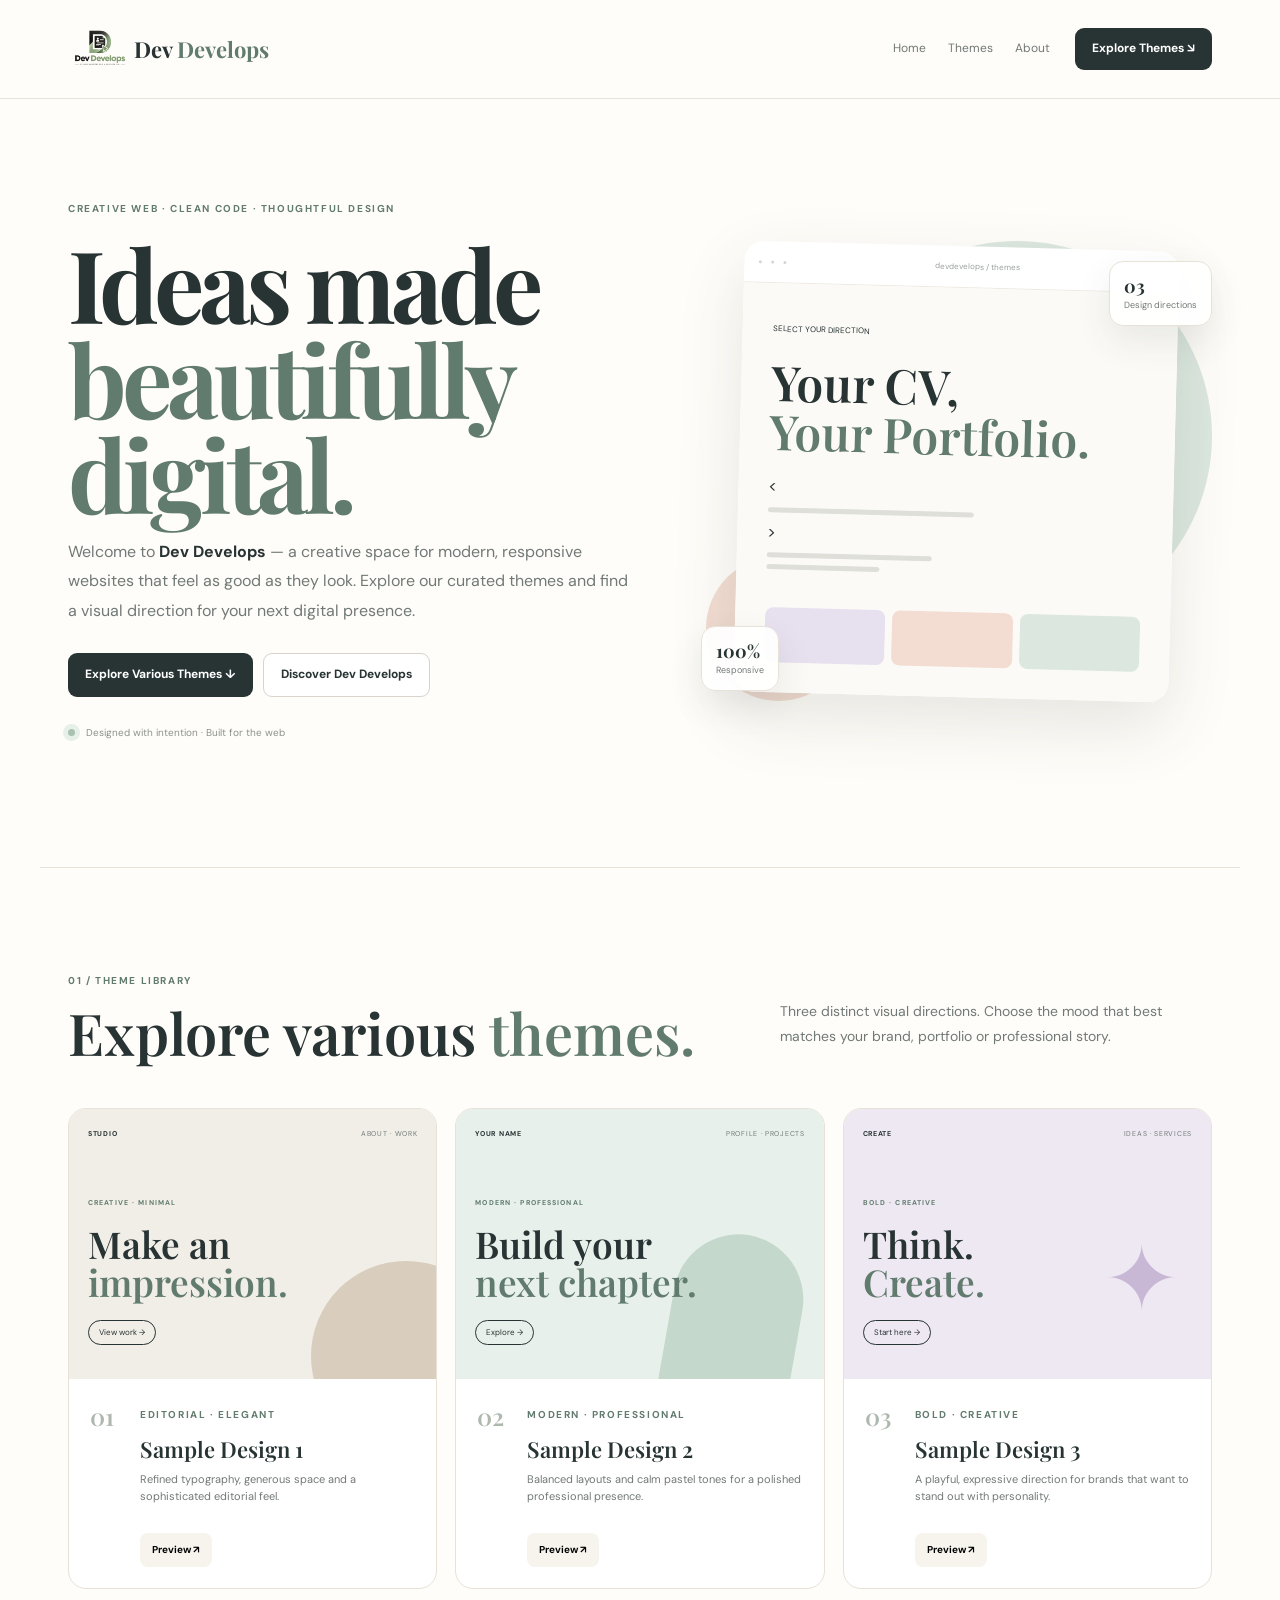
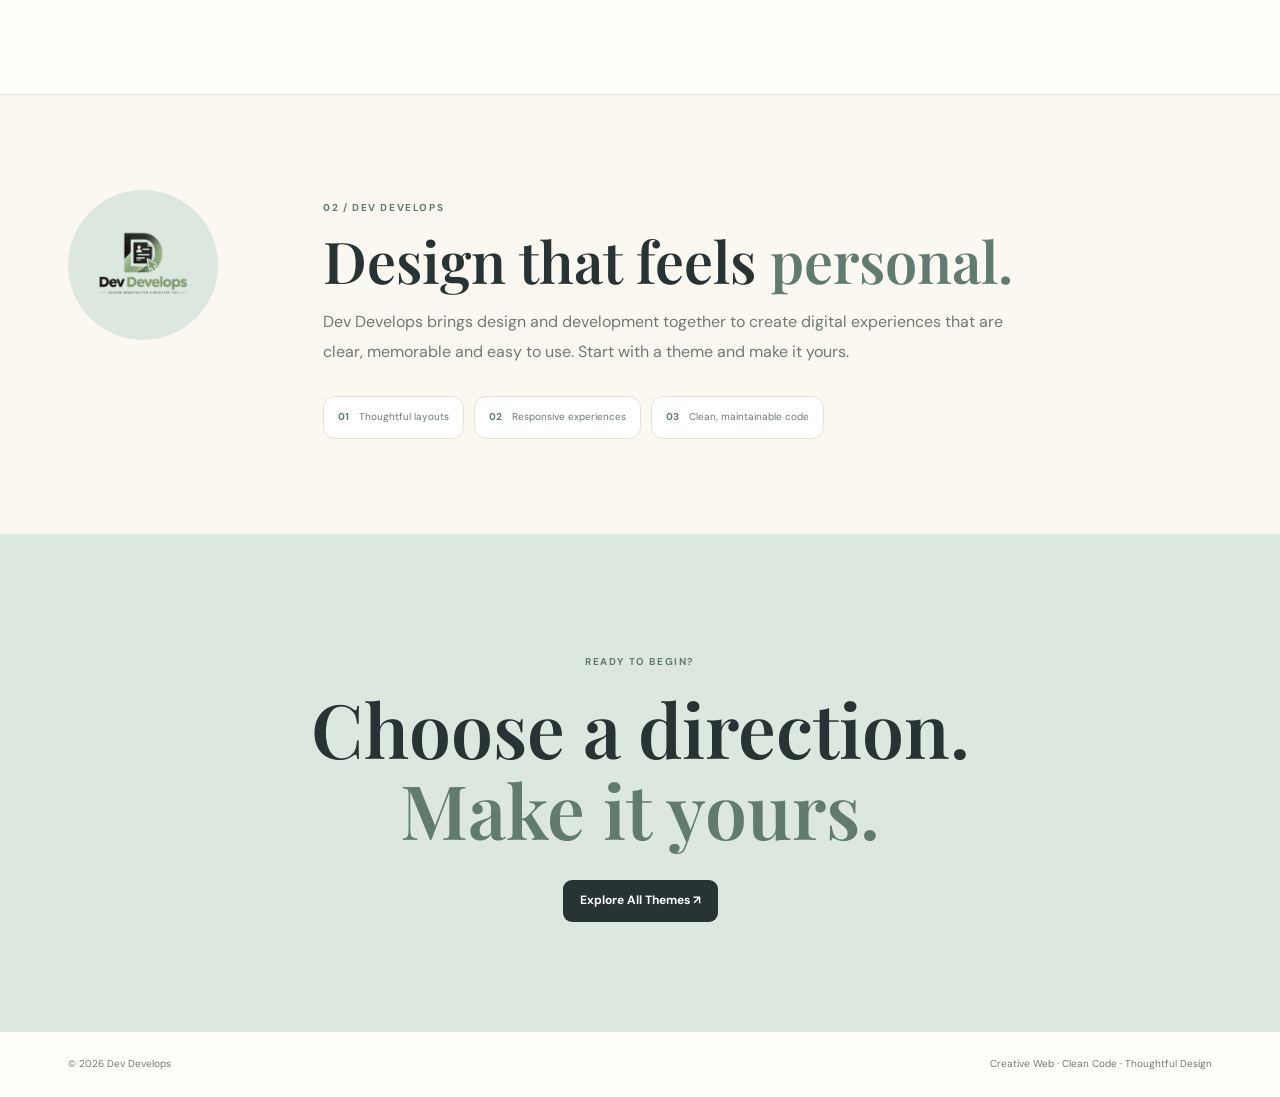
==== commit 76b02a74: "Rename index1.html to index.html" ====
--- a/index.html
+++ b/index.html
@@ -1,40 +1,99 @@
-<!doctype html><html lang="en"><head>
+<!doctype html>
+<html lang="en"><head>
 <meta charset="utf-8"><meta name="viewport" content="width=device-width,initial-scale=1">
-<title>Sample Design 3</title>
+<meta name="description" content="Dev Develops — creative digital experiences and website themes.">
+<title>Dev Develops | Creative Digital Experiences</title>
 <link rel="preconnect" href="https://fonts.googleapis.com"><link rel="preconnect" href="https://fonts.gstatic.com" crossorigin>
 <link href="https://fonts.googleapis.com/css2?family=DM+Sans:wght@400;500;600;700&family=Playfair+Display:wght@600;700&display=swap" rel="stylesheet">
-<link rel="stylesheet" href="styles.css"></head><body>
+<link rel="stylesheet" href="style1.css"></head><body>
 <div class="progress"></div>
-<header><div class="nav"><a class="brand" href="#home">[Your Name]</a><nav><a href="#about">About</a><a href="#experience">Experience</a><a href="#education">Education</a><a href="#research">Research</a><a href="#contact">Contact</a></nav><a class="btn dark" href="Your Certificate.jpg" target="_blank">Professional Certificate ↗</a></div></header> 
+<header><div class="nav">
+<a class="brand" href="#home">
+    <img src="logo.png" alt="Dev Develops Logo" class="brand-logo">
+    <span>Dev <i>Develops</i></span>
+</a>
+<nav><a href="#home">Home</a><a href="#themes">Themes</a><a href="#about">About</a></nav>
+<a class="btn dark navbtn" href="#themes">Explore Themes ↘</a>
+</div><div class="mobile"><a href="#home">Home</a><a href="#themes">Themes</a><a href="#about">About</a></div></header>
+
 <main>
-<section id="home" class="hero"><div><p class="eyebrow">FIELD · OF · WORK</p><h1>[Your <i>Name]</i></h1><p class="role">Job Role <b>·</b> Exam Qualified</p><p class="intro">Something about your profession.</p><div class="actions"><a class="btn dark" href="Sample - CV.docx" download>Download Profile ↓</a><a class="btn light" href="#research">Explore Research</a></div><p class="contactline"><a href="mailto:abc123@gmail.com">abc123@gmail.com</a> · Your Address</p></div>
-<div class="visual"><div class="blob sage"></div><div class="blob peach"></div><div class="photo"><img src="image.jpg" alt="image"><div><strong>Recent Role · Department</strong><small>Designation</small></div></div><div class="float"><b>Extra Achievement</b><small>College Name</small></div></div></section>
+<section id="home" class="hero"><div>
+<p class="eyebrow">CREATIVE WEB · CLEAN CODE · THOUGHTFUL DESIGN</p>
+<h1><style={font-family: "Libre Baskerville"}>Ideas made<br><i>beautifully digital.</i></h1>
+<p class="intro">Welcome to <strong>Dev Develops</strong> — a creative space for modern, responsive websites that feel as good as they look. Explore our curated themes and find a visual direction for your next digital presence.</p>
+<div class="actions"><a class="btn dark" href="#themes">Explore Various Themes ↓</a><a class="btn light" href="#about">Discover Dev Develops</a></div>
+<p class="note"><span></span> Designed with intention · Built for the web</p>
+</div>
+<div class="art"><div class="circle c1"></div><div class="circle c2"></div><div class="circle c3"></div>
+<div class="browser"><div class="bar"><b>● ● ●</b><span>devdevelops / themes</span></div><div class="screen"><small>SELECT YOUR DIRECTION</small><h2>Your CV,<br><i>Your Portfolio.</i></h2><div class="lines"><<b></b>></b><b></b><b></b></div><div class="blocks"><b></b><b></b><b></b></div></div></div>
+<div class="float f1"><b>03</b><small>Design directions</small></div><div class="float f2"><b>100%</b><small>Responsive</small></div></div></section>
 
-<section id="about" class="section"><label>01 / PROFILE</label><div><h2>Exploring tourism through <i>research & practice.</i></h2><p class="lead">Brief descriptionof yourself.</p><div class="stats"><div><b>0.00</b><span>Recent Degree<br>CGPA</span></div><div><b>0.00</b><span>Previous Degree<br>CGPA</span></div></div></div></section>
-
-<section id="experience" class="section alt"><label>02 / INDUSTRIAL EXPERIENCE</label><div class="timeline">
-<article><small>Date(from) - Date(till)</small><h3>Job Role</h3><p>Company Name</p><span>Extras</span></article>
-<article><small>Date(from) - Date(till)</small><h3>Job Role</h3><p>Company Name</p><span>Extras</span></article>
-<article><small>Date(from) - Date(till)</small><h3>Job Role</h3><p>Company Name</p><span>Extras</span></article>
+<section id="themes" class="themes"><div class="heading"><div><p class="eyebrow">01 / THEME LIBRARY</p><h2>Explore various <i>themes.</i></h2></div><p>Three distinct visual directions. Choose the mood that best matches your brand, portfolio or professional story.</p></div>
+<div class="grid">
+<article class="card one"><div class="preview"><div class="pnav"><b>STUDIO</b><span>ABOUT · WORK</span></div><div class="pbody"><small>CREATIVE · MINIMAL</small><strong>Make an<br><i>impression.</i></strong><em>View work →</em></div><div class="orb"></div></div><div class="info"><b>01</b><div><small>EDITORIAL · ELEGANT</small><h3>Sample Design 1</h3><p>Refined typography, generous space and a sophisticated editorial feel.</p></div><button data-theme="Sample Design 1" data-link="/Web 1/index.html">Preview ↗</button></div></article>
+<article class="card two"><div class="preview"><div class="pnav"><b>YOUR NAME</b><span>PROFILE · PROJECTS</span></div><div class="pbody"><small>MODERN · PROFESSIONAL</small><strong>Build your<br><i>next chapter.</i></strong><em>Explore →</em></div><div class="panel"></div></div><div class="info"><b>02</b><div><small>MODERN · PROFESSIONAL</small><h3>Sample Design 2</h3><p>Balanced layouts and calm pastel tones for a polished professional presence.</p></div><button data-theme="Sample Design 2" data-link="/Web 2/index.html">Preview ↗</button></div></article>
+<article class="card three"><div class="preview"><div class="pnav"><b>CREATE</b><span>IDEAS · SERVICES</span></div><div class="pbody"><small>BOLD · CREATIVE</small><strong>Think.<br><i>Create.</i></strong><em>Start here →</em></div><div class="star">✦</div></div><div class="info"><b>03</b><div><small>BOLD · CREATIVE</small><h3>Sample Design 3</h3><p>A playful, expressive direction for brands that want to stand out with personality.</p></div><button data-theme="Sample Design 3" data-link="/Web 3/index.html">Preview ↗</button></div></article>
 </div></section>
 
-<section id="education" class="section"><label>03 / EDUCATION</label><div class="cards">
-<div class="card featured"><small>CURRENT</small><h3>Educatioal Degree</h3><p>Field of Education.</em></div>
-<div class="card"><small>Extra Achievements</small><h3>Achievement</h3><p>Field</p><em>Opportunities</em></div>
-<div class="card"><small>Master's Degree</small><h3>Strem</h3><p>Field</p><em>College Name · CGPA 0.00</em></div>
-<div class="card"><small>Bachelor'sDegree</small><h3>Stream</h3><p>Field</p><em>College Name · CGPA 0.00</em></div>
-</div></section>
+<section id="about" class="about"><div class="aboutmark">
+    <img src="logo.png" alt="Dev Develops Logo">
+</div><div><p class="eyebrow">02 / DEV DEVELOPS</p><h2>Design that feels <i>personal.</i></h2><p class="lead">Dev Develops brings design and development together to create digital experiences that are clear, memorable and easy to use. Start with a theme and make it yours.</p><div class="principles"><div><b>01</b> Thoughtful layouts</div><div><b>02</b> Responsive experiences</div><div><b>03</b> Clean, maintainable code</div></div></div></section>
+<section class="cta"><p class="eyebrow">READY TO BEGIN?</p><h2>Choose a direction.<br><i>Make it yours.</i></h2><a class="btn dark" href="#themes">Explore All Themes ↗</a></section>
+</main><footer>© 2026 Dev Develops <span>Creative Web · Clean Code · Thoughtful Design</span></footer>
 
-<section id="research" class="section research"><label>04 / PUBLICATIONS</label><div>
-<a class="pub" href="#" target="_blank"><b>01</b><div><small>2026 · CHAPTER</small><h3>First Publication</p></div><strong>↗</strong></a>
-<a class="pub" href="#" target="_blank"><b>02</b><div><small>2026 · CHAPTER</small><h3>Second Publication</p></div><strong>↗</strong></a>
-<a class="pub" href="#" target="_blank"><b>03</b><div><small>2024 · JOURNAL ARTICLE</small><h3>Third Publication</p></div><strong>↗</strong></a>
-</div></section>
+<div class="modal" id="modal"><div class="shade"></div><div class="modalbox"><button class="close">×</button><p class="eyebrow">THEME PREVIEW</p><h2 id="modalTitle">Sample Design</h2><div class="modalview"><small>DEV DEVELOPS</small><strong>Your next<br><i>digital story.</i></strong><a id="exploreTheme" href="#">Explore →</a></div><p>This sample direction can be adapted with your content, imagery, colors and sections.</p><a class="btn dark" id="chooseTheme" href="#">Choose this direction</a></div></div>
+<script>
+const modal = document.querySelector('#modal');
+const title = document.querySelector('#modalTitle');
+const exploreTheme = document.querySelector('#exploreTheme');
+const chooseTheme = document.querySelector('#chooseTheme');
 
-<section class="section"><label>05 / CERTIFICATIONS</label><div><a class="cert" href="Your Certificate.jpg" target="_blank"><span>✓</span><div><small>OFFICIAL E-CERTIFICATE · JUNE 2025</small><h3>Your Certificate</h3><p>Value of Certification.</p><strong>Open Certificate ↗</strong></div></a><div class="chips"><span>First</span><span>Second</span><span>Third</span><span>Fourth</span><span>Fifth</span></div></div></section>
+document.querySelectorAll('[data-theme]').forEach(button => {
+    button.onclick = () => {
 
-<section class="section alt"><label>06 / EXPERTISE</label><div><h2>Areas of <i>academic & professional</i> interest.</h2><div class="chips"><span>Role 1</span><span>Role 2</span><span>Role 3</span><span>Role 4</span><span>Role 5</span><span>Role 6</span><span>Role 7</span><span>Role 8</span><span>Role 9</span></div></div></section>
-<section id="contact" class="contact"><p class="eyebrow">GET IN TOUCH</p><h2>Let's connect through<br><i>research & ideas.</i></h2><div><a href="mailto:abc123@gmail.com">Email ↗</a><a href="tel:+919876543210">+91 98765 43210</a><span>Address</span></div><a class="btn dark" href="Sample - CV.docx" download>Download Full Profile PDF ↓</a></section>
-</main><footer>© 2026 Your Name <span>Field · Of· Work</span></footer>
-<script>addEventListener('scroll',()=>document.querySelector('.progress').style.width=(scrollY/(document.documentElement.scrollHeight-innerHeight)*100)+'%')</script>
-</body></html>+        // Get theme name and webpage link
+        const themeName = button.dataset.theme;
+        const themeLink = button.dataset.link;
+
+        // Update modal title
+        title.textContent = themeName;
+
+        // Update both Explore buttons
+        exploreTheme.href = themeLink;
+        chooseTheme.href = themeLink;
+
+        // Open modal
+        modal.classList.add('open');
+    };
+});
+
+function closeModal() {
+    modal.classList.remove('open');
+}
+
+document.querySelector('.close').onclick = closeModal;
+document.querySelector('.shade').onclick = closeModal;
+
+document.addEventListener('keydown', e => {
+    if (e.key === 'Escape') {
+        closeModal();
+    }
+});
+
+// Mobile menu
+const menu = document.querySelector('.menu');
+const mobile = document.querySelector('.mobile');
+
+menu.onclick = () => {
+    mobile.classList.toggle('open');
+};
+
+// Scroll progress
+addEventListener('scroll', () => {
+    let x = document.documentElement.scrollHeight - innerHeight;
+
+    if (x > 0) {
+        document.querySelector('.progress').style.width =
+            (scrollY / x * 100) + '%';
+    }
+});
--- a/style1.css
+++ b/style1.css
@@ -0,0 +1,44 @@
+*{box-sizing:border-box}html{scroll-behavior:smooth}body{margin:0;background:#fffdf9;color:#283333;font-family:'DM Sans',Arial,sans-serif;line-height:1.65}a{text-decoration:none;color:inherit}button{font:inherit}.progress{height:3px;background:#617b6e;position:fixed;top:0;left:0;z-index:100;width:0}.site-header,header{position:sticky;top:0;z-index:50;background:#fffdf9e8;backdrop-filter:blur(14px);border-bottom:1px solid #e7e1d8}.nav{max-width:1200px;margin:auto;padding:17px 28px;display:flex;align-items:center;gap:25px}.brand{font:700 22px 'Playfair Display',serif;margin-right:auto;display:flex;gap:9px;align-items:center}.brand i{font-style:normal;color:#617b6e}.mark{font:700 11px 'DM Sans';color:#617b6e;border:1px solid #cfdcd4;border-radius:7px;padding:4px 6px}.nav nav,.nav>nav{display:flex;gap:22px;font-size:12px;color:#717977}.nav nav a:hover{color:#617b6e}.btn{display:inline-flex;padding:11px 17px;border-radius:9px;font-size:12px;font-weight:700;gap:8px;align-items:center;transition:.2s}.btn:hover{transform:translateY(-2px);box-shadow:0 9px 22px #35403b14}.dark{background:#283333;color:#fff}.light{background:#fff;border:1px solid #d9d3cb}.menu,.mobile{display:none}
+
+.hero{max-width:1200px;margin:auto;padding:92px 28px 115px;display:grid;grid-template-columns:1fr .9fr;gap:65px;align-items:center}.eyebrow,.themes small,.info>div>small{font-size:10px;letter-spacing:.16em;font-weight:700;color:#617b6e}.hero h1{font:700 clamp(60px,8vw,100px)/.95 'Playfair Display';letter-spacing:-.05em;margin:17px 0}.hero h1 i,h2 i{color:#617b6e;font-style:normal}.intro,.lead{color:#717977;max-width:700px;font-size:16px;line-height:1.85}.intro strong{color:#283333}.actions{display:flex;gap:10px;margin-top:28px;flex-wrap:wrap}.note{font-size:10px;color:#8a918e;margin-top:28px}.note span{display:inline-block;width:7px;height:7px;border-radius:50%;background:#a8c2b2;box-shadow:0 0 0 5px #e7efe9;margin-right:8px}.art{min-height:510px;position:relative;display:flex;align-items:center;justify-content:center}.circle{position:absolute;border-radius:50%}.c1{width:390px;height:390px;background:#dce8df;right:0;top:25px}.c2{width:145px;height:145px;background:#f3ddd2;left:5px;bottom:25px}.c3{width:70px;height:70px;background:#e7e0ef;left:45px;top:35px}.browser{position:relative;width:min(435px,88%);background:#fff;border-radius:20px;overflow:hidden;box-shadow:0 25px 65px #35403b20;transform:rotate(1.5deg);z-index:2}.bar{height:42px;border-bottom:1px solid #eee9e2;display:flex;align-items:center;padding:0 14px;font-size:8px;color:#9a9f9d}.bar b{font-size:7px;letter-spacing:3px;color:#d2d8d4}.bar span{margin:auto}.screen{padding:30px;min-height:365px;background:#fbfaf7}.screen small{font-size:8px}.screen h2{font:600 48px/1.02 'Playfair Display';margin:18px 0}.lines{display:flex;flex-direction:column;gap:7px;width:55%}.lines b{height:5px;background:#dedfd9;border-radius:10px}.lines b:nth-child(2){width:80%}.lines b:nth-child(3){width:55%}.blocks{display:grid;grid-template-columns:repeat(3,1fr);gap:7px;margin-top:38px}.blocks b{height:55px;border-radius:8px;background:#e7e0ef}.blocks b:nth-child(2){background:#f3ddd2}.blocks b:nth-child(3){background:#dce8df}.float{position:absolute;background:#fffffff0;border:1px solid #e7e1d8;border-radius:14px;padding:12px 14px;z-index:4;box-shadow:0 15px 35px #35403b18}.float b,.float small{display:block}.float b{font:700 18px 'Playfair Display'}.float small{font-size:9px;color:#717977}.f1{right:0;top:45px}.f2{left:0;bottom:35px}
+
+.themes{max-width:1200px;margin:auto;padding:95px 28px 105px;border-top:1px solid #e7e1d8}.heading{display:grid;grid-template-columns:1.2fr .8fr;gap:65px;align-items:end;margin-bottom:45px}.heading h2,.about h2,.cta h2{font:600 clamp(35px,4.5vw,58px)/1.08 'Playfair Display';margin:12px 0 0}.heading>p{font-size:14px;color:#717977;line-height:1.8}.grid{display:grid;grid-template-columns:repeat(3,1fr);gap:18px}.card{background:#fff;border:1px solid #e7e1d8;border-radius:18px;overflow:hidden;transition:.25s}.card:hover{transform:translateY(-7px);box-shadow:0 22px 50px #35403b13}.preview{height:270px;position:relative;overflow:hidden;padding:19px}.one .preview{background:#f1eee8}.two .preview{background:#e7f0eb}.three .preview{background:#eee8f2}.pnav{display:flex;justify-content:space-between;font-size:7px;letter-spacing:.1em;position:relative;z-index:3}.pnav span{color:#717977}.pbody{position:relative;z-index:2;margin-top:47px}.pbody small{font-size:7px}.pbody strong{display:block;font:600 37px/1.02 'Playfair Display';margin-top:12px}.pbody i{font-style:normal;color:#617b6e}.pbody em{display:inline-block;margin-top:19px;border:1px solid #283333;border-radius:100px;padding:5px 10px;font-size:8px;font-style:normal}.orb{position:absolute;width:190px;height:190px;border-radius:50%;background:#d9cdbd;right:-65px;bottom:-72px}.panel{position:absolute;width:130px;height:180px;right:25px;bottom:-35px;border-radius:70px 70px 0 0;background:#c5d8cc;transform:rotate(10deg)}.star{position:absolute;right:32px;bottom:25px;font-size:90px;color:#c8b7d5}.info{display:grid;grid-template-columns:38px 1fr;gap:12px;padding:21px}.info>b{font:600 24px 'Playfair Display';color:#aeb8af}.info h3{font:600 22px 'Playfair Display';margin:7px 0}.info p{font-size:11px;color:#717977;margin:0;line-height:1.6}.info button{grid-column:2;justify-self:start;margin-top:15px;border:0;background:#f7f4ee;border-radius:8px;padding:9px 12px;font-size:10px;font-weight:700;cursor:pointer}.info button:hover{background:#dce8df}
+
+.about{background:#fbf8f2;border-top:1px solid #e7e1d8;padding:95px max(28px,calc((100vw - 1144px)/2));display:grid;grid-template-columns:190px 1fr;gap:65px}.aboutmark{width:115px;height:115px;border-radius:50%;background:#dce8df;display:grid;place-items:center;font:700 31px 'Playfair Display';color:#617b6e}.aboutmark span{font-size:17px;color:#283333;position:absolute;margin:60px 0 0 55px}.principles{display:flex;gap:10px;flex-wrap:wrap;margin-top:30px}.principles div{background:#fff;border:1px solid #e7e1d8;border-radius:12px;padding:12px 14px;font-size:10px;color:#717977}.principles b{color:#617b6e;margin-right:7px}.cta{padding:110px 28px;text-align:center;background:#dce8df}.cta h2{font-size:clamp(44px,6.5vw,75px);margin:18px auto 30px}.cta .eyebrow{color:#617b6e}footer{max-width:1200px;margin:auto;padding:24px 28px;display:flex;justify-content:space-between;color:#717977;font-size:10px}
+
+.modal{display:none;position:fixed;inset:0;z-index:200;align-items:center;justify-content:center;padding:22px}.modal.open{display:flex}.shade{position:absolute;inset:0;background:#28333372;backdrop-filter:blur(7px)}.modalbox{position:relative;z-index:2;width:min(560px,100%);background:#fffdf9;border-radius:22px;padding:31px;box-shadow:0 30px 80px #28333330}.close{position:absolute;right:18px;top:15px;border:0;background:#f3f0ea;width:33px;height:33px;border-radius:50%;font-size:22px;cursor:pointer}.modalbox h2{font:600 39px 'Playfair Display';margin:12px 0 20px}.modalview{height:245px;border-radius:14px;background:#e7f0eb;padding:31px}.modalview small{font-size:8px;letter-spacing:.14em;color:#617b6e;font-weight:700}.modalview strong{display:block;font:600 42px/1.05 'Playfair Display';margin:15px 0}.modalview i{font-style:normal;color:#617b6e}.modalview button{border:0;background:#283333;color:#fff;padding:9px 13px;border-radius:8px;font-size:9px}.modalbox>p:not(.eyebrow){font-size:12px;color:#717977}.mobile{max-height:0;overflow:hidden;padding:0 22px;transition:.3s}.mobile.open{max-height:150px;padding:7px 22px 15px}.mobile a{display:block;padding:6px;color:#717977;font-size:12px}
+
+@media(max-width:900px){.nav nav{display:none}.navbtn{margin-left:auto}.menu{display:block;border:0;background:transparent;font-size:22px;cursor:pointer}.hero{grid-template-columns:1fr;padding:65px 22px 80px}.art{min-height:440px}.heading{grid-template-columns:1fr;gap:15px}.grid{grid-template-columns:1fr 1fr}.about{grid-template-columns:1fr;gap:24px;padding:75px 22px}}
+@media(max-width:600px){.nav{padding:15px 20px}.navbtn{display:none}.hero h1{font-size:58px}.intro{font-size:15px}.art{min-height:400px}.browser{width:92%}.c1{width:300px;height:300px}.float{transform:scale(.9)}.grid{grid-template-columns:1fr}.themes{padding:75px 22px 85px}.heading h2,.about h2{font-size:43px}.modalbox{padding:25px}.modalview{height:220px}.modalview strong{font-size:34px}footer{padding:22px;flex-direction:column;gap:8px}}
+
+
+
+/* Company Logo */
+.brand {
+    display: flex;
+    align-items: center;
+    gap: 2px;
+}
+
+.brand-logo {
+    width: 64px;
+    height: 64px;
+    object-fit: contain;
+    display: block;
+}
+
+.aboutmark {
+    width: 150px;
+    height: 150px;
+    border-radius: 50%;
+    display: flex;
+    align-items: center;
+    justify-content: center;
+    overflow: hidden;
+}
+
+.aboutmark img {
+    width: 75%;
+    height: 75%;
+    object-fit: contain;
+}
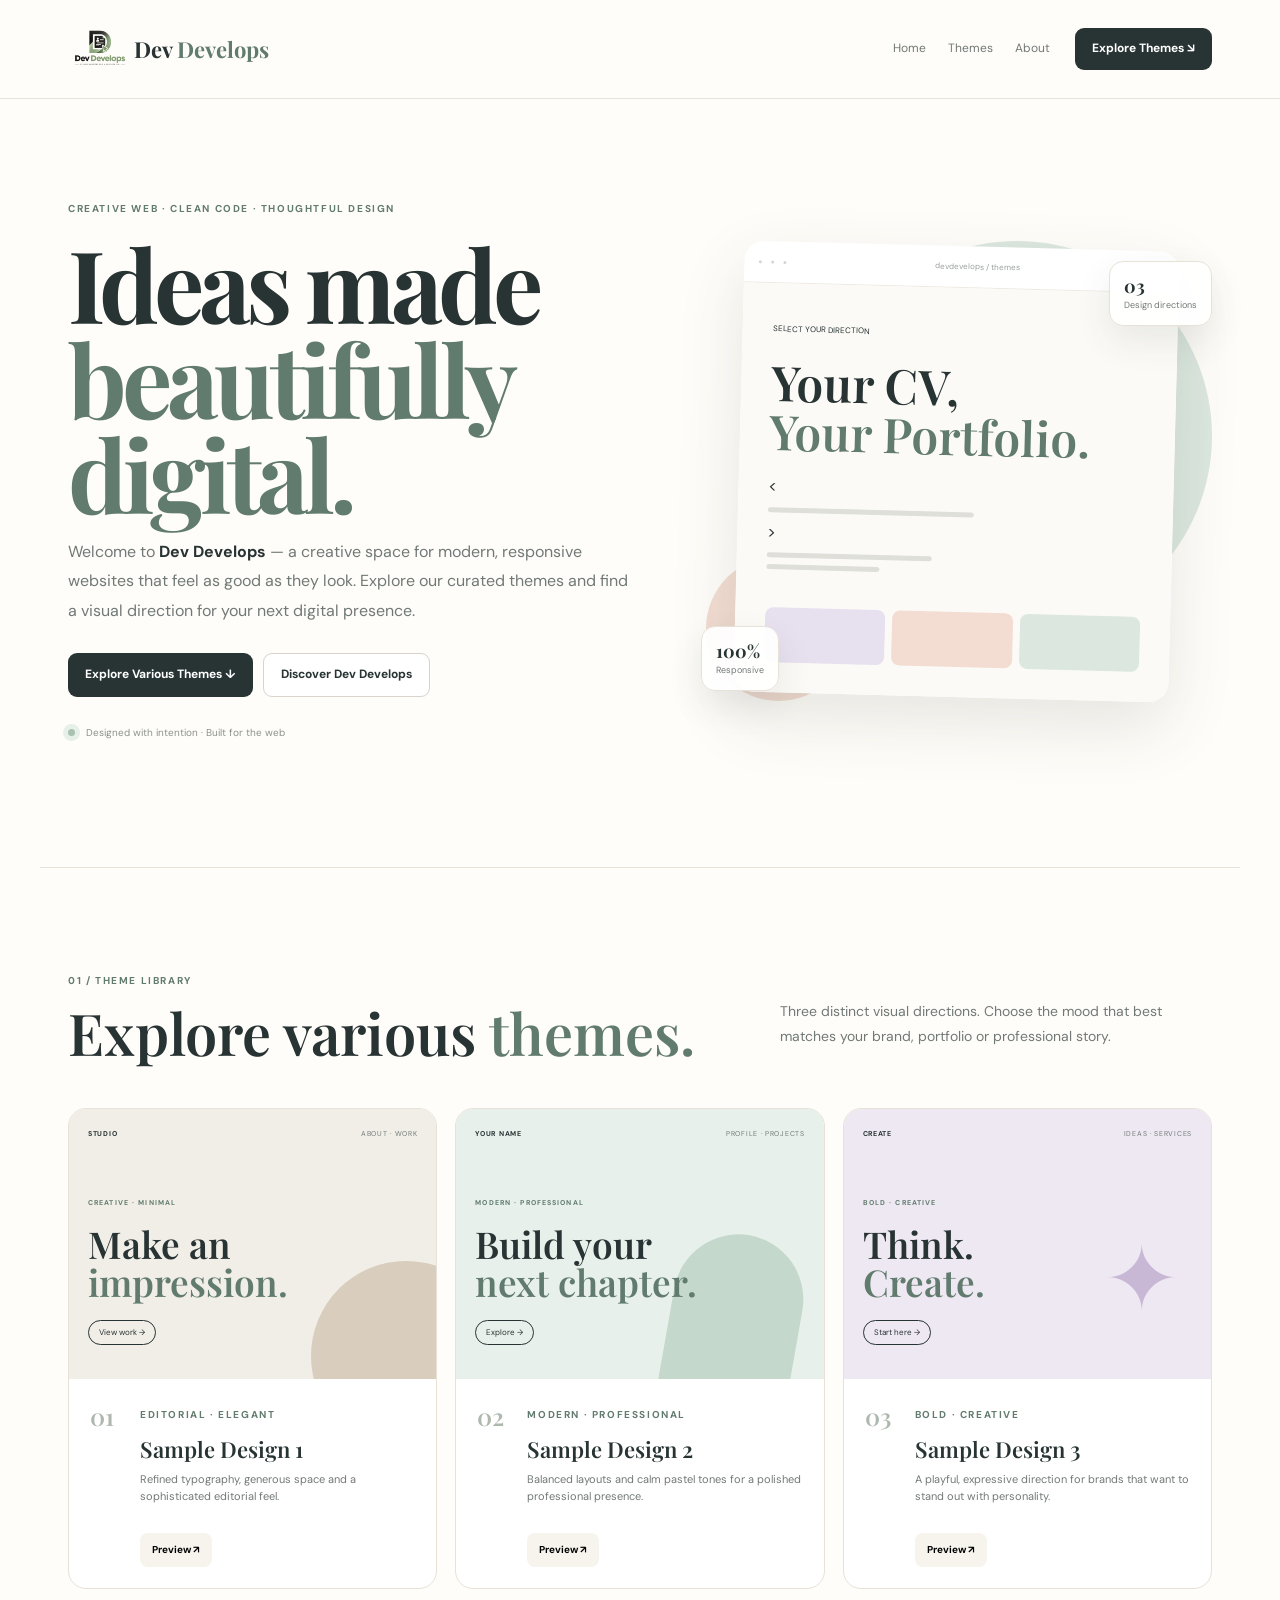
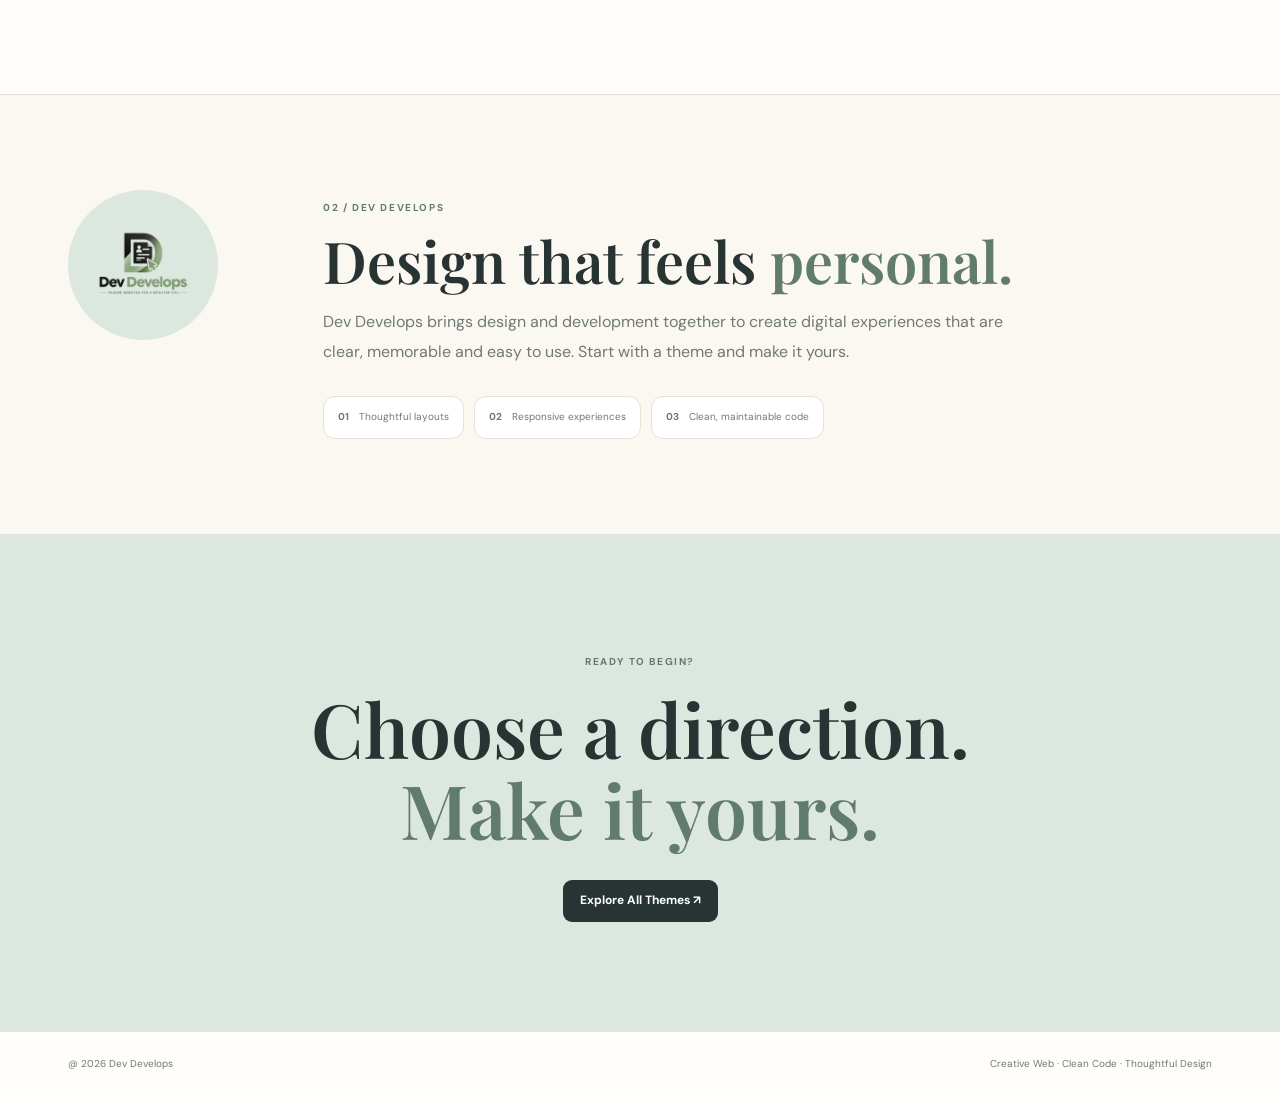
==== commit 1b03cde1: "Update index.html" ====
--- a/index.html
+++ b/index.html
@@ -39,7 +39,7 @@
     <img src="logo.png" alt="Dev Develops Logo">
 </div><div><p class="eyebrow">02 / DEV DEVELOPS</p><h2>Design that feels <i>personal.</i></h2><p class="lead">Dev Develops brings design and development together to create digital experiences that are clear, memorable and easy to use. Start with a theme and make it yours.</p><div class="principles"><div><b>01</b> Thoughtful layouts</div><div><b>02</b> Responsive experiences</div><div><b>03</b> Clean, maintainable code</div></div></div></section>
 <section class="cta"><p class="eyebrow">READY TO BEGIN?</p><h2>Choose a direction.<br><i>Make it yours.</i></h2><a class="btn dark" href="#themes">Explore All Themes ↗</a></section>
-</main><footer>© 2026 Dev Develops <span>Creative Web · Clean Code · Thoughtful Design</span></footer>
+</main><footer>@ 2026 Dev Develops <span>Creative Web · Clean Code · Thoughtful Design</span></footer>
 
 <div class="modal" id="modal"><div class="shade"></div><div class="modalbox"><button class="close">×</button><p class="eyebrow">THEME PREVIEW</p><h2 id="modalTitle">Sample Design</h2><div class="modalview"><small>DEV DEVELOPS</small><strong>Your next<br><i>digital story.</i></strong><a id="exploreTheme" href="#">Explore →</a></div><p>This sample direction can be adapted with your content, imagery, colors and sections.</p><a class="btn dark" id="chooseTheme" href="#">Choose this direction</a></div></div>
 <script>
